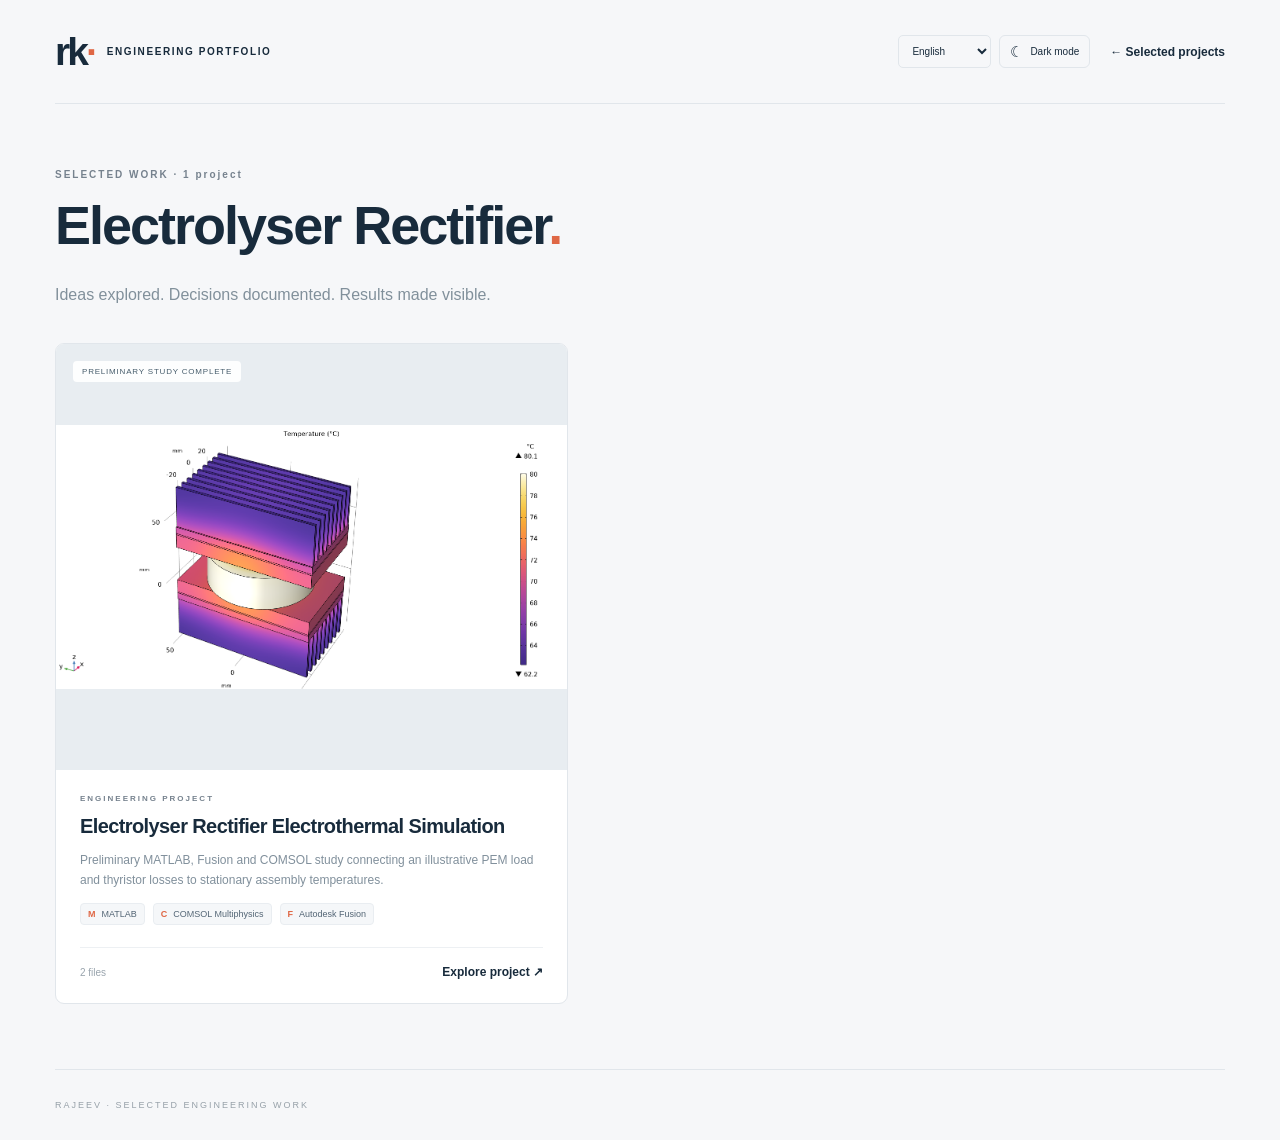
==== electrolyser-rectifier-886bd2c8f0c3/index.html @ 6c7b8fd9 "Publish selected portfolio: Electrolyser Rectifier" ====
<!doctype html><html lang="en"><head><meta charset="utf-8"><meta name="viewport" content="width=device-width, initial-scale=1"><meta name="robots" content="noindex,nofollow"><meta name="referrer" content="no-referrer"><title>Selected projects - RK Project Studio</title><script src="../assets/i18n.js"></script><script src="../assets/theme.js"></script><link rel="stylesheet" href="../assets/style.css"><script src="selection.js" defer></script><script src="../assets/portfolio.js" defer></script></head><body><div id="public-portfolio"></div></body></html>
---- assets/style.css ----
:root{--bg:#f6f7f9;--ink:#182b3c;--muted:#76828e;--line:#e1e6eb;--accent:#df6745;--navy:#172d40}*{box-sizing:border-box}body{margin:0;background:var(--bg);color:var(--ink);font:14px "Segoe UI",Arial,sans-serif}button,input,textarea,select{font:inherit}button{cursor:pointer;border:0;background:none;color:inherit}button:disabled{opacity:.5;cursor:wait}a{color:inherit;text-decoration:none}button:focus-visible,a:focus-visible{outline:3px solid #df674588;outline-offset:3px}h1,h2,h3,p{margin-top:0}h1{font-size:46px;letter-spacing:-2px;line-height:1.15;font-weight:600;margin-bottom:13px}h2{font-size:23px;letter-spacing:-.6px;font-weight:600}h3{font-size:16px;font-weight:600}p{line-height:1.7}small,.small{font-size:11px}.primary{background:var(--navy);color:white;border-radius:7px;padding:14px 20px;font-size:12px;font-weight:600;white-space:nowrap}.primary:hover{background:#28455d}.secondary{border:1px solid var(--line);background:white;padding:10px 14px;border-radius:6px;font-size:12px}.text-button{padding:0;font-size:12px;font-weight:600}.eyebrow{font-size:10px;font-weight:700;letter-spacing:2px;color:var(--muted);margin-bottom:14px}.brand{display:flex;align-items:center;gap:13px;font-size:10px;font-weight:700;letter-spacing:1.6px;line-height:1.6}.brand-mark{font-size:39px;line-height:1;font-weight:700;letter-spacing:-3px}.brand-mark span,.accent{color:var(--accent)}.studio{display:flex;min-height:100vh}.sidebar{width:228px;padding:34px 24px 24px;position:fixed;inset:0 auto 0 0;background:#fff;border-right:1px solid var(--line);display:flex;flex-direction:column}.nav-label{font-size:9px;letter-spacing:2px;color:#9ca5ad;margin:57px 12px 14px}.sidebar nav{display:grid;gap:7px}.sidebar nav button{display:flex;align-items:center;gap:12px;text-align:left;padding:13px 12px;border-radius:6px;color:#6b7885;font-size:12px}.sidebar nav button>span{font-size:18px}.sidebar nav button.active{color:var(--navy);background:#edf2f6;font-weight:600}.sidebar-bottom{margin-top:auto;padding:25px 12px 0}.sidebar-bottom small{font-size:8px;letter-spacing:1.3px;color:#739181}.sidebar-bottom p{font-size:12px;color:#8b97a2;margin:14px 0 25px}.main{margin-left:228px;width:calc(100% - 228px)}.topbar{height:79px;border-bottom:1px solid var(--line);display:flex;justify-content:space-between;align-items:center;padding:0 44px;background:#ffffff80;font-size:11px}.topbar>div{display:flex;align-items:center;gap:22px}.local-pill{color:#7d9a8b;font-size:10px}.avatar{display:grid;place-items:center;width:31px;height:31px;border-radius:50%;background:#e7ecf0;font-size:10px;font-weight:600}.main-content{max-width:1390px;margin:auto;padding:44px}.page-heading{display:flex;align-items:center;justify-content:space-between;margin-bottom:32px}.page-heading p{color:var(--muted);font-size:13px;margin:0}.stats{display:grid;grid-template-columns:repeat(3,1fr);background:white;border:1px solid var(--line);border-radius:9px;padding:24px 0;margin-bottom:36px}.stats>div{padding:0 26px;display:grid;gap:7px;border-right:1px solid var(--line)}.stats>div:last-child{border:0}.stats span{font-size:9px;letter-spacing:1.4px;color:#85909c}.stats strong{font-size:30px;font-weight:500;letter-spacing:-1px}.stats small{color:#9aa4ae;font-size:10px}.collection-heading{display:flex;justify-content:space-between;align-items:center;margin-bottom:20px}.collection-heading h3{margin:0}.collection-heading h3 span{font-size:10px;color:#8a97a2;background:#e9edf0;padding:3px 7px;border-radius:4px;margin-left:7px}.search{width:235px!important;background:transparent!important;padding:10px 13px!important;font-size:11px!important}.project-grid{display:grid;grid-template-columns:repeat(2,minmax(0,1fr));gap:24px}.project-card{background:white;border:1px solid var(--line);border-radius:9px;overflow:hidden}.project-card[hidden]{display:none}.cover{width:100%;aspect-ratio:1.2;display:block;padding:0;position:relative;background:#e8edf1;overflow:hidden;text-align:left}.cover img{width:100%;height:100%;object-fit:contain;transition:transform .4s}.cover:hover img{transform:scale(1.035)}.cover-label{position:absolute;left:17px;top:17px;background:#ffffffed;color:#475d6c;border-radius:4px;padding:6px 9px;font-size:8px;text-transform:uppercase;letter-spacing:.8px}.empty-cover{height:100%;display:flex;flex-direction:column;align-items:center;justify-content:center;background:linear-gradient(140deg,#e1e8ed,#f3f5f7);color:#899ca9;gap:15px}.empty-cover small{font-size:8px;letter-spacing:2px}.empty-cover>span{font-size:100px;color:#b3c3ce;line-height:1}.card-body{padding:24px}.card-body .eyebrow{font-size:8px;margin-bottom:10px}.card-body h2{font-size:20px;line-height:1.35;margin-bottom:11px}.card-body h2 button{padding:0;text-align:left;letter-spacing:-.5px}.card-body p{font-size:12px;line-height:1.65;color:#81909c;min-height:40px}.tools{display:flex;gap:8px;flex-wrap:wrap}.tool{display:inline-flex;align-items:center;gap:6px;font-size:9px;background:#f5f7f9;border:1px solid #e9edf1;border-radius:4px;padding:5px 7px;white-space:nowrap;color:#536575}.tool b{font-size:9px;color:var(--accent)}.card-footer{border-top:1px solid #edf0f3;padding-top:17px;margin-top:22px;display:flex;justify-content:space-between;align-items:center}.card-footer>span{font-size:10px;color:#99a4ad}.add-card{border:1px dashed #cfd8df;border-radius:9px;min-height:420px;display:flex;flex-direction:column;align-items:center;justify-content:center;color:#8294a2}.add-card:hover{background:#edf2f5}.add-card>span{font-size:23px;width:47px;height:47px;display:grid;place-items:center;border:1px solid #d3dce3;background:white;border-radius:50%;margin-bottom:21px;color:#6e8393}.add-card h3{font-size:15px;font-weight:500;margin-bottom:7px}.add-card p{font-size:11px}.workspace-note{display:flex;gap:16px;align-items:center;justify-content:space-between;padding:24px 0;margin-top:21px;border-top:1px solid var(--line);color:#7c8d9b}.workspace-note p{font-size:11px;margin:0}.workspace-note b{font-weight:600;color:#586c7c}.workspace-note .text-button{white-space:nowrap;font-size:10px}.muted{color:var(--muted)}.auth-wrap{min-height:100vh;display:grid;grid-template-columns:1fr 1fr}.auth-story{background:var(--navy);color:white;padding:45px 60px;display:flex;flex-direction:column;justify-content:space-between;min-height:700px}.auth-story .eyebrow{color:#97acbd}.auth-story h1{font-size:64px;line-height:1.13;font-weight:400;letter-spacing:-2px;margin-top:30px}.auth-story h1 em{font-family:Georgia,serif;color:#ee997f;font-weight:400}.auth-story p{color:#9caebe;font-size:14px;margin:28px 0}.auth-story>small{color:#8299ac;letter-spacing:2px;font-size:9px}.auth-panel{max-width:430px;width:100%;padding:60px 35px;margin:auto}.auth-panel h2{font-size:30px}.auth-panel>p{font-size:13px;color:var(--muted);margin-bottom:30px}.auth-panel form{display:grid;gap:20px}label{display:grid;gap:8px;font-size:12px;font-weight:500}label small{font-weight:400;color:var(--muted);font-size:10px}input:not([type=checkbox]),textarea,select{width:100%;padding:12px 13px;border:1px solid #dce2e8;border-radius:5px;background:#fff;color:var(--ink);outline:none;font-size:12px}input:focus,textarea:focus,select:focus{border-color:#8da6b9;box-shadow:0 0 0 3px #8da6b915}textarea{resize:vertical;line-height:1.6}input::placeholder,textarea::placeholder{color:#a0aab3}.error{color:#b84436;font-size:12px;margin:0}.local-note{font-size:10px;color:#8ba396;margin-top:28px}.loading,.error-page{padding:100px;max-width:800px;margin:auto}.error-page h1{font-size:36px;margin-top:35px}#toast{position:fixed;right:28px;bottom:25px;max-width:440px;border-radius:7px;background:#172d40;color:white;padding:14px 20px;box-shadow:0 6px 30px #172d4025;opacity:0;transform:translateY(20px);transition:.2s;pointer-events:none;font-size:12px;z-index:10}#toast.show{opacity:1;transform:translateY(0)}dialog{border:0;border-radius:12px;width:min(760px,calc(100% - 28px));padding:30px;max-height:90vh;color:var(--ink);box-shadow:0 20px 80px #172d4040}dialog::backdrop{background:#142b4066;backdrop-filter:blur(3px)}.modal-header{display:flex;justify-content:space-between}.modal-header h2{margin-bottom:25px}.close{font-size:28px;color:#8193a1;align-self:flex-start}.form-grid{display:grid;grid-template-columns:1fr 1fr;gap:18px}.wide{grid-column:1/-1}.modal-footer{display:flex;justify-content:space-between;align-items:center;margin-top:23px;gap:16px}.file-section{border-top:1px solid var(--line);margin-top:30px;padding-top:25px}.file-section p{font-size:11px}.file-section form{display:flex;gap:8px;margin:16px 0 10px;align-items:center}.file-section select{width:110px}.file-section input{min-width:0}.file-section button{white-space:nowrap}.file-list{display:grid;margin-top:20px}.file-list a{display:flex;justify-content:space-between;gap:12px;padding:14px 0;border-bottom:1px solid var(--line);font-size:11px}.file-list a span{overflow-wrap:anywhere}.file-list a small{white-space:nowrap;color:var(--muted);font-size:10px}.share-builder{display:grid;grid-template-columns:1fr 1fr;gap:45px;background:white;border:1px solid var(--line);padding:32px;border-radius:9px}.share-builder>div p{color:var(--muted);font-size:12px}.share-builder form{display:grid;gap:18px}.notice{background:#edf2f6;border:1px solid #dce5ec;padding:16px;border-radius:6px;font-size:11px;color:#667d8e;line-height:1.7;margin:18px 0}.project-checks{display:grid;gap:10px}.project-checks label{display:flex;gap:10px;font-size:12px;align-items:center;padding:12px;border:1px solid var(--line);border-radius:5px}.project-checks input{accent-color:var(--navy)}.section-title{margin-top:35px}.link-row{display:flex;align-items:center;gap:20px;background:white;padding:20px 24px;border:1px solid var(--line);border-radius:7px;margin-bottom:10px}.link-row>div{flex:1}.link-row h3{margin-bottom:5px;font-size:13px}.link-row p{font-size:10px;color:var(--muted);margin:0}.status{font-size:10px;color:#648772}.empty-list{padding:30px;color:var(--muted);font-size:12px;border:1px dashed #ccd7df;border-radius:6px}.created-link{padding:17px;background:#edf5f0;border-radius:6px;font-size:12px;overflow-wrap:anywhere}.created-link p{font-size:10px;margin:8px 0}.created-link input{font-size:10px;margin-bottom:12px}.storage-banner{background:white;padding:30px;border:1px solid var(--line);border-radius:9px}.storage-banner h2{font-size:36px;margin:0 0 10px}.storage-banner h2 small{font-size:13px;font-weight:400;color:var(--muted)}.storage-banner p{font-size:11px;color:var(--muted);margin:0}.storage-grid{display:grid;grid-template-columns:1fr 1fr;gap:20px;margin-top:25px}.storage-grid section{background:white;border:1px solid var(--line);border-radius:7px;padding:24px}.storage-grid .text-button{margin-top:20px}.reviewer{max-width:1320px;margin:auto;padding:0 55px}.reviewer header{display:flex;align-items:center;justify-content:space-between;padding:32px 0;border-bottom:1px solid var(--line)}.reviewer main{padding:65px 0}.reviewer main>h1{max-width:850px;font-size:54px}.review-intro{font-size:16px;color:#81909b;margin:25px 0 35px;max-width:760px}.reviewer .project-grid{max-width:1050px}.reviewer footer{padding:30px 0;border-top:1px solid var(--line);font-size:9px;letter-spacing:2px;color:#97a1a9}.project-detail{max-width:1000px}.detail-cover{width:100%;max-height:600px;object-fit:contain;background:#e8eef3;border-radius:8px;margin:35px 0}.project-detail section{margin:35px 0;padding-top:25px;border-top:1px solid var(--line)}.story{white-space:pre-wrap}.highlights{display:grid;grid-template-columns:repeat(3,1fr);gap:15px}.highlights>div{background:white;padding:20px;border-radius:6px;display:grid;gap:10px}.highlights span,.highlights small{font-size:11px;color:var(--muted)}.highlights strong{font-size:20px;font-weight:500}.project-detail li{line-height:1.8;font-size:13px;color:#6f8291}@media(min-width:1600px){.project-grid{grid-template-columns:repeat(3,minmax(0,1fr))}.reviewer .project-grid{grid-template-columns:repeat(2,minmax(0,1fr))}}@media(max-width:1000px){.sidebar{width:190px;padding:28px 16px}.main{margin-left:190px;width:calc(100% - 190px)}.main-content{padding:30px}.topbar{padding:0 30px}.stats>div{padding:0 17px}.card-body{padding:18px}.share-builder{gap:25px;padding:24px}.auth-story{padding:35px}.auth-story h1{font-size:52px}}@media(max-width:760px){.sidebar{position:relative;width:100%;padding:18px 20px;flex-direction:row;align-items:center;gap:25px;border-bottom:1px solid var(--line)}.sidebar .brand>span:last-child,.nav-label,.sidebar-bottom{display:none}.sidebar nav{display:flex;gap:2px}.sidebar nav button{padding:10px;font-size:10px;gap:6px}.studio{display:block}.main{margin:0;width:100%}.topbar{height:55px;padding:0 22px}.main-content{padding:30px 22px}.page-heading h1{font-size:36px}.page-heading{gap:15px}.page-heading .primary{font-size:11px;padding:12px}.stats{padding:18px 0}.stats>div{padding:0 12px}.stats span{font-size:7px}.stats small{font-size:8px}.stats strong{font-size:25px}.project-grid{grid-template-columns:1fr}.add-card{min-height:220px}.collection-heading{gap:12px}.collection-heading h3{font-size:14px}.search{width:175px!important}.workspace-note{align-items:flex-start;flex-wrap:wrap}.share-builder,.storage-grid{grid-template-columns:1fr}.auth-wrap{grid-template-columns:1fr}.auth-story{min-height:300px;padding:28px}.auth-story h1{font-size:36px;margin-top:15px}.auth-story h1 br{display:none}.auth-story p,.auth-story>small{display:none}.auth-story>div:last-of-type{padding-top:30px}.auth-panel{padding:35px 28px;max-width:480px}.form-grid{grid-template-columns:1fr}.wide{grid-column:1}.file-section form{flex-wrap:wrap}.file-section input{flex:1}.reviewer{padding:0 24px}.reviewer main{padding:40px 0}.reviewer main>h1{font-size:38px}.reviewer header .brand{font-size:8px}.highlights{grid-template-columns:1fr}.link-row{padding:16px;gap:10px}.storage-banner{padding:20px}.storage-banner p{overflow-wrap:anywhere}.error-page{padding:45px 25px}}
/* Folder-based project library */
.file-heading{align-items:flex-end}.library-size{font-size:11px;color:#8796a1;white-space:nowrap;margin-bottom:4px}.drive-toolbar{display:flex;justify-content:space-between;align-items:center;gap:16px;padding:20px 0;border-top:1px solid var(--line);border-bottom:1px solid var(--line);flex-wrap:wrap}.drive-actions,.drive-controls{display:flex;align-items:center;gap:9px}.drive-actions .primary{padding:12px 17px}.drive-actions .secondary{padding:11px 14px}.drive-controls .search{background:white!important;width:200px!important}.layout-switch{display:flex;border:1px solid var(--line);border-radius:6px;background:white;overflow:hidden}.layout-switch button{padding:9px 12px;color:#8393a0;font-size:17px;line-height:1}.layout-switch button[aria-pressed=true]{background:#eaf0f5;color:#193c55}.breadcrumbs{display:flex;align-items:center;gap:10px;flex-wrap:wrap;margin:25px 0 20px;font-size:12px}.breadcrumbs button{padding:4px 0;color:#6a7f90;text-align:left}.breadcrumbs button:last-child{color:#233f54;font-weight:600}.breadcrumbs>span{color:#acb6bd}.drive-panel{background:white;border:1px solid var(--line);border-radius:9px;min-height:310px;overflow:hidden;transition:border-color .15s,background .15s}.file-columns{display:grid;grid-template-columns:minmax(220px,1fr) 110px 135px 45px;gap:15px;padding:17px 24px;border-bottom:1px solid var(--line);font-size:10px;font-weight:600;color:#8796a2;background:#fafbfc}.drive-item{display:grid;grid-template-columns:minmax(220px,1fr) 110px 135px 45px;gap:15px;align-items:center;padding:5px 24px;border-bottom:1px solid #edf1f4;min-height:72px}.drive-item:hover{background:#f7fafc}.file-name{display:flex;align-items:center;gap:15px;min-width:0;text-align:left;padding:10px 0;font-size:12px;font-weight:500}.file-name>span:last-child{overflow-wrap:anywhere;min-width:0}.file-name small{display:block;font-weight:400;font-size:10px;color:#98a4ad;margin-top:5px}.file-symbol{display:grid;place-items:center;flex:0 0 36px;height:36px;border-radius:7px}.file-symbol svg{width:26px;height:26px;fill:none;stroke:currentColor;stroke-width:1.4;stroke-linejoin:round}.folder-symbol{color:#b18d44;background:#fbf5e7}.folder-symbol svg{fill:#e4c47f55}.document-symbol{color:#728eaa;background:#edf3f8}.file-type,.file-size{color:#93a0aa;font-size:11px}.file-open{display:grid;place-items:center;font-size:20px;color:#6e8596;border-radius:5px;min-height:35px}.file-open:hover{background:#e9f0f5}.drop-hint{text-align:center;padding:22px;color:#a1adb6;font-size:11px}.drag-over{border:2px dashed #5d8aa9;background:#edf6fb}.drag-over .drop-hint{background:#e6f2fa;color:#426f90;font-weight:600}.file-footnote{display:flex;justify-content:space-between;font-size:10px;color:#97a7b1;margin:19px 0}.file-footnote>span:first-child{color:#7f9b8d}.folder-empty{padding:46px 20px 25px;text-align:center;color:#8396a5}.folder-empty>svg{width:55px;height:55px;stroke:#c5d2dc;fill:none;stroke-width:1;display:block;margin:0 auto 20px}.folder-empty h3{font-size:14px;font-weight:500}.folder-empty p{font-size:11px}.drive-panel.grid{padding:20px}.grid .file-columns{display:none}.grid #drive-items{display:grid;grid-template-columns:repeat(auto-fill,minmax(200px,1fr));gap:14px}.grid .drive-item{display:grid;grid-template-columns:1fr 30px;gap:6px;padding:15px;border:1px solid var(--line);border-radius:7px;min-height:150px;align-content:start}.grid .file-name{grid-column:1/-1;align-items:flex-start;gap:11px}.grid .file-type{display:none}.grid .file-size{padding-top:13px}.grid .file-open{grid-column:2}.grid .folder-empty{grid-column:1/-1}.upload-progress{padding:15px 18px;border:1px solid #d8e8e1;background:#eef6f2;color:#4f7866;border-radius:6px;margin-bottom:18px;font-size:12px;overflow-wrap:anywhere}.upload-progress details{margin-top:12px;color:#986c4b;font-size:11px}.upload-progress ul{padding-left:18px;line-height:1.8}.drive-actions button:disabled{opacity:.4;cursor:default}#folder-error{margin-top:15px}@media(max-width:1000px){.file-columns,.drive-item{grid-template-columns:minmax(140px,1fr) 85px 90px 30px;gap:10px;padding-left:18px;padding-right:18px}.drive-toolbar{gap:12px}.drive-controls{flex:1}.drive-controls .search{flex:1;width:auto!important}}@media(max-width:760px){.file-heading{align-items:flex-start;flex-direction:column;gap:15px}.drive-actions{flex-wrap:wrap;width:100%}.drive-actions .primary,.drive-actions .secondary{font-size:10px;padding:11px 12px}.drive-controls{width:100%}.file-columns,.drive-item{grid-template-columns:minmax(130px,1fr) 65px 25px;gap:10px;padding-left:14px;padding-right:14px}.file-columns>span:nth-child(2),.file-type{display:none}.file-columns>span:nth-child(3){font-size:9px}.file-name{gap:10px;font-size:11px}.file-symbol{flex-basis:30px;height:32px}.file-size{font-size:10px}.breadcrumbs{font-size:10px;gap:7px}.file-footnote{font-size:8px;gap:10px}.grid #drive-items{grid-template-columns:repeat(auto-fill,minmax(150px,1fr))}.grid .drive-item{padding:12px}.grid .file-name{flex-direction:column;gap:10px}.drive-panel.grid{padding:12px}}
/* Appearance: the existing palette is the default light theme. */
:root{color-scheme:light}.theme-toggle{display:inline-flex;align-items:center;justify-content:center;gap:7px;padding:8px 10px;border:1px solid var(--line);border-radius:6px;background:transparent;color:var(--ink);font-size:10px;white-space:nowrap}.theme-toggle>span:first-child{font-size:15px;line-height:1}.theme-toggle:hover{background:#8294a214}.auth-panel>.theme-toggle{display:flex;margin:0 0 30px auto}.reviewer header>.theme-toggle{margin-left:auto;margin-right:25px}html[data-theme=dark]{color-scheme:dark;--bg:#101820;--ink:#e0e9f1;--muted:#9aaebb;--line:#30404e;--accent:#f38b69;--navy:#213d53}html[data-theme=dark] body{background:var(--bg);color:var(--ink)}html[data-theme=dark] :is(.sidebar,.stats,.project-card,.share-builder,.link-row,.storage-banner,.storage-grid section,.highlights>div,.drive-panel,dialog){background:#192530}html[data-theme=dark] .topbar{background:#14212c}html[data-theme=dark] :is(.secondary,input:not([type=checkbox]),textarea,select,.file-columns,.layout-switch){background:#14212c;color:var(--ink);border-color:var(--line)}html[data-theme=dark] .drive-controls .search{background:#14212c!important}html[data-theme=dark] :is(.sidebar nav button.active,.avatar,.collection-heading h3 span,.layout-switch button[aria-pressed=true]){background:#293e50;color:#d9e8f4}html[data-theme=dark] .sidebar nav button{color:#a7b9c7}html[data-theme=dark] .primary{background:#df7958;color:#10212c}html[data-theme=dark] .primary:hover{background:#f29574}html[data-theme=dark] :is(.card-body p,.page-heading p,.stats small,.file-type,.file-size,.file-footnote,.file-name small,.card-footer>span,.file-columns,.drop-hint,.library-size,.review-intro,.sidebar-bottom p,.link-row p,.project-detail li,.breadcrumbs button,.workspace-note){color:#9aafbe}html[data-theme=dark] .breadcrumbs button:last-child{color:#e1edf5}html[data-theme=dark] .tool{background:#243646;border-color:#344b5e;color:#c6d6e2}html[data-theme=dark] :is(.card-footer,.drive-item){border-color:#30404e}html[data-theme=dark] :is(.cover,.detail-cover){background:#263746}html[data-theme=dark] .cover-label{background:#192d3fef;color:#d4e2ed}html[data-theme=dark] .empty-cover{background:linear-gradient(140deg,#253e51,#1b2c3a);color:#a9c2d4}html[data-theme=dark] .empty-cover>span{color:#61869e}html[data-theme=dark] .add-card{border-color:#455b6d;color:#9db2c2}html[data-theme=dark] :is(.add-card:hover,.drive-item:hover,.file-open:hover){background:#223746}html[data-theme=dark] .add-card>span{background:#24394a;border-color:#42596b;color:#b8ccdc}html[data-theme=dark] .notice{background:#223646;border-color:#385368;color:#b6ccdd}html[data-theme=dark] :is(.workspace-note b,.file-open){color:#b9cfdf}html[data-theme=dark] .folder-symbol{background:#413c2c;color:#ddbd7d}html[data-theme=dark] .document-symbol{background:#263e53;color:#a2c2e0}html[data-theme=dark] :is(.created-link,.upload-progress){background:#1f3c33;border-color:#395f4e;color:#b6dac5}html[data-theme=dark] .upload-progress details{color:#efbd91}html[data-theme=dark] .status{color:#a3cdb2}html[data-theme=dark] .error{color:#ffa898}html[data-theme=dark] input::placeholder,html[data-theme=dark] textarea::placeholder{color:#8198a9}html[data-theme=dark] .drag-over{background:#1c3b50;border-color:#81aeca}html[data-theme=dark] .drag-over .drop-hint{background:#27495f;color:#d5e9f8}html[data-theme=dark] .auth-story{background:#122535;color:#f0f5fa}html[data-theme=dark] #toast{background:#d5e5f0;color:#162a39}html[data-theme=dark] dialog::backdrop{background:#0009}@media(max-width:760px){.topbar>div{gap:10px}.topbar .local-pill{display:none}.theme-toggle{font-size:9px;padding:7px 8px}.reviewer header>.theme-toggle{margin-right:12px}.reviewer header{gap:10px;flex-wrap:wrap}}
.appearance-controls{display:flex;align-items:center;gap:8px}.language-control{display:block}.language-control select{font-size:10px;padding:8px 25px 8px 9px;border:1px solid var(--line);background:transparent;min-width:85px;height:33px;color:var(--ink)}.sr-only{position:absolute;width:1px;height:1px;padding:0;margin:-1px;overflow:hidden;clip:rect(0,0,0,0);white-space:nowrap;border:0}.auth-panel>.appearance-controls{justify-content:flex-end;margin-bottom:30px}.reviewer header>.appearance-controls{margin-left:auto;margin-right:20px}html[data-theme=dark] .language-control select{background:#14212c}.topbar{gap:15px}.topbar>div{flex-shrink:0}.auth-story h1{overflow-wrap:break-word}@media(max-width:760px){.topbar{min-height:60px;height:auto;padding-top:12px;padding-bottom:12px;flex-wrap:wrap}.topbar>div{margin-left:auto}.appearance-controls{gap:5px}.language-control select{font-size:9px;padding:7px 18px 7px 7px;min-width:78px;height:31px}.reviewer header>.appearance-controls{margin-right:0}.drive-actions{flex-wrap:wrap}.page-heading .primary{white-space:normal}.sidebar nav button{min-width:0}.auth-story h1{font-size:33px}.auth-story h1 br{display:block}}
/* Studio name follows the RK profile badge in the admin header. */
.topbar-studio-name{font-size:10px;font-weight:700;letter-spacing:1.6px;line-height:1.6;color:var(--ink)}@media(max-width:760px){.topbar-studio-name{font-size:8px;letter-spacing:1.2px}}
.pages-publisher{padding:28px;background:white;border:1px solid var(--line);border-radius:9px;margin-bottom:45px}.pages-publisher>p{color:var(--muted);font-size:12px}.pages-publisher form{display:grid;gap:18px}.pages-publisher form>label:first-child{max-width:500px}.public-project{border:1px solid var(--line);border-radius:6px;padding:16px;margin-bottom:10px}.public-check{display:flex;align-items:flex-start;gap:10px;font-size:12px;line-height:1.6}.public-check input{accent-color:var(--navy);margin-top:4px;flex-shrink:0}.public-file-choices{padding:16px 0 0 24px}.public-file-choices[hidden]{display:none}.public-file-choices label{margin:8px 0}.public-file-choices small{display:block;color:var(--muted);font-size:10px}.public-ack{background:#f3f6f8;padding:14px;border-radius:6px}.pages-publisher .primary{justify-self:start}.public-url{font-size:11px;overflow-wrap:anywhere;display:block;margin-top:8px;color:var(--accent)}#pages-progress{font-size:12px;margin:0;overflow-wrap:anywhere}html[data-theme=dark] .pages-publisher{background:#192530}html[data-theme=dark] .public-ack{background:#243646}@media(max-width:760px){.pages-publisher{padding:20px}.public-file-choices{padding-left:10px}.pages-publisher .link-row{align-items:flex-start;flex-direction:column}}
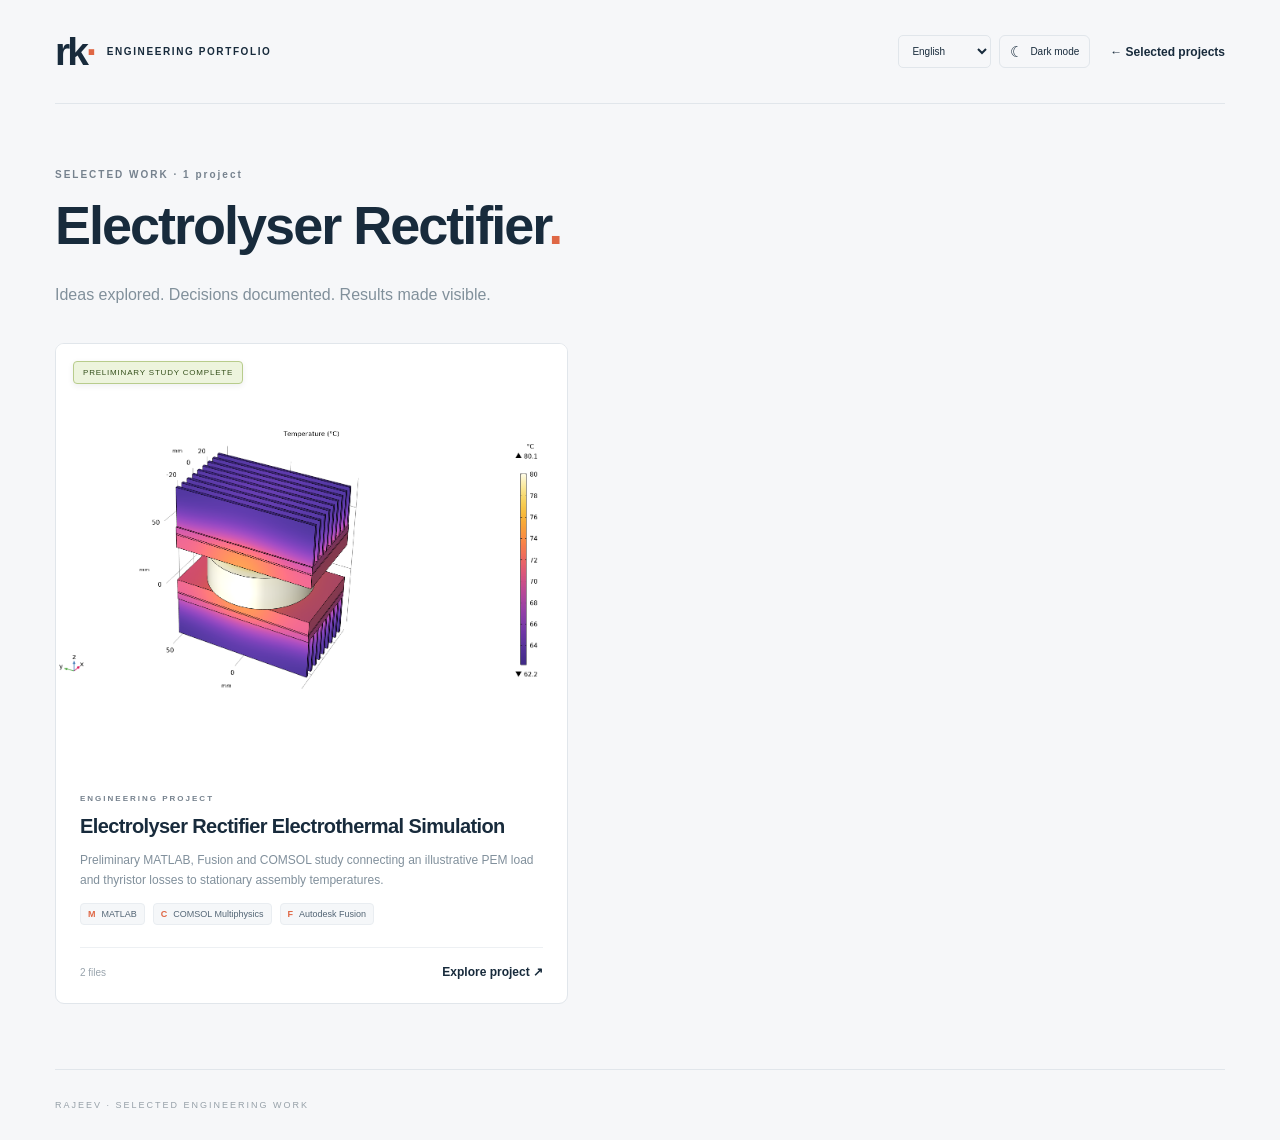
==== commit c31a5ffe: "Publish updated individual and combined engineering portfolios" ====
--- a/electrolyser-rectifier-886bd2c8f0c3/index.html
+++ b/electrolyser-rectifier-886bd2c8f0c3/index.html
@@ -1 +1 @@
-<!doctype html><html lang="en"><head><meta charset="utf-8"><meta name="viewport" content="width=device-width, initial-scale=1"><meta name="robots" content="noindex,nofollow"><meta name="referrer" content="no-referrer"><title>Selected projects - RK Project Studio</title><script src="../assets/i18n.js"></script><script src="../assets/theme.js"></script><link rel="stylesheet" href="../assets/style.css"><script src="selection.js" defer></script><script src="../assets/portfolio.js" defer></script></head><body><div id="public-portfolio"></div></body></html>+<!doctype html><html lang="en"><head><meta charset="utf-8"><meta name="viewport" content="width=device-width, initial-scale=1"><meta name="robots" content="noindex,nofollow"><meta name="referrer" content="no-referrer"><title>Selected projects - RK Project Studio</title><script src="../assets/i18n.js"></script><script src="../assets/theme.js"></script><link rel="stylesheet" href="../assets/style.css?v=portfolio-20261025-3"><script src="selection.js?v=portfolio-20261025-3" defer></script><script src="../assets/comparisons.js" defer></script><script src="../assets/portfolio.js?v=portfolio-20261025-3" defer></script></head><body><div id="public-portfolio"></div></body></html>
--- a/assets/style.css
+++ b/assets/style.css
@@ -1,9 +1,27 @@
 :root{--bg:#f6f7f9;--ink:#182b3c;--muted:#76828e;--line:#e1e6eb;--accent:#df6745;--navy:#172d40}*{box-sizing:border-box}body{margin:0;background:var(--bg);color:var(--ink);font:14px "Segoe UI",Arial,sans-serif}button,input,textarea,select{font:inherit}button{cursor:pointer;border:0;background:none;color:inherit}button:disabled{opacity:.5;cursor:wait}a{color:inherit;text-decoration:none}button:focus-visible,a:focus-visible{outline:3px solid #df674588;outline-offset:3px}h1,h2,h3,p{margin-top:0}h1{font-size:46px;letter-spacing:-2px;line-height:1.15;font-weight:600;margin-bottom:13px}h2{font-size:23px;letter-spacing:-.6px;font-weight:600}h3{font-size:16px;font-weight:600}p{line-height:1.7}small,.small{font-size:11px}.primary{background:var(--navy);color:white;border-radius:7px;padding:14px 20px;font-size:12px;font-weight:600;white-space:nowrap}.primary:hover{background:#28455d}.secondary{border:1px solid var(--line);background:white;padding:10px 14px;border-radius:6px;font-size:12px}.text-button{padding:0;font-size:12px;font-weight:600}.eyebrow{font-size:10px;font-weight:700;letter-spacing:2px;color:var(--muted);margin-bottom:14px}.brand{display:flex;align-items:center;gap:13px;font-size:10px;font-weight:700;letter-spacing:1.6px;line-height:1.6}.brand-mark{font-size:39px;line-height:1;font-weight:700;letter-spacing:-3px}.brand-mark span,.accent{color:var(--accent)}.studio{display:flex;min-height:100vh}.sidebar{width:228px;padding:34px 24px 24px;position:fixed;inset:0 auto 0 0;background:#fff;border-right:1px solid var(--line);display:flex;flex-direction:column}.nav-label{font-size:9px;letter-spacing:2px;color:#9ca5ad;margin:57px 12px 14px}.sidebar nav{display:grid;gap:7px}.sidebar nav button{display:flex;align-items:center;gap:12px;text-align:left;padding:13px 12px;border-radius:6px;color:#6b7885;font-size:12px}.sidebar nav button>span{font-size:18px}.sidebar nav button.active{color:var(--navy);background:#edf2f6;font-weight:600}.sidebar-bottom{margin-top:auto;padding:25px 12px 0}.sidebar-bottom small{font-size:8px;letter-spacing:1.3px;color:#739181}.sidebar-bottom p{font-size:12px;color:#8b97a2;margin:14px 0 25px}.main{margin-left:228px;width:calc(100% - 228px)}.topbar{height:79px;border-bottom:1px solid var(--line);display:flex;justify-content:space-between;align-items:center;padding:0 44px;background:#ffffff80;font-size:11px}.topbar>div{display:flex;align-items:center;gap:22px}.local-pill{color:#7d9a8b;font-size:10px}.avatar{display:grid;place-items:center;width:31px;height:31px;border-radius:50%;background:#e7ecf0;font-size:10px;font-weight:600}.main-content{max-width:1390px;margin:auto;padding:44px}.page-heading{display:flex;align-items:center;justify-content:space-between;margin-bottom:32px}.page-heading p{color:var(--muted);font-size:13px;margin:0}.stats{display:grid;grid-template-columns:repeat(3,1fr);background:white;border:1px solid var(--line);border-radius:9px;padding:24px 0;margin-bottom:36px}.stats>div{padding:0 26px;display:grid;gap:7px;border-right:1px solid var(--line)}.stats>div:last-child{border:0}.stats span{font-size:9px;letter-spacing:1.4px;color:#85909c}.stats strong{font-size:30px;font-weight:500;letter-spacing:-1px}.stats small{color:#9aa4ae;font-size:10px}.collection-heading{display:flex;justify-content:space-between;align-items:center;margin-bottom:20px}.collection-heading h3{margin:0}.collection-heading h3 span{font-size:10px;color:#8a97a2;background:#e9edf0;padding:3px 7px;border-radius:4px;margin-left:7px}.search{width:235px!important;background:transparent!important;padding:10px 13px!important;font-size:11px!important}.project-grid{display:grid;grid-template-columns:repeat(2,minmax(0,1fr));gap:24px}.project-card{background:white;border:1px solid var(--line);border-radius:9px;overflow:hidden}.project-card[hidden]{display:none}.cover{width:100%;aspect-ratio:1.2;display:block;padding:0;position:relative;background:#e8edf1;overflow:hidden;text-align:left}.cover img{width:100%;height:100%;object-fit:contain;transition:transform .4s}.cover:hover img{transform:scale(1.035)}.cover-label{position:absolute;left:17px;top:17px;background:#ffffffed;color:#475d6c;border-radius:4px;padding:6px 9px;font-size:8px;text-transform:uppercase;letter-spacing:.8px}.empty-cover{height:100%;display:flex;flex-direction:column;align-items:center;justify-content:center;background:linear-gradient(140deg,#e1e8ed,#f3f5f7);color:#899ca9;gap:15px}.empty-cover small{font-size:8px;letter-spacing:2px}.empty-cover>span{font-size:100px;color:#b3c3ce;line-height:1}.card-body{padding:24px}.card-body .eyebrow{font-size:8px;margin-bottom:10px}.card-body h2{font-size:20px;line-height:1.35;margin-bottom:11px}.card-body h2 button{padding:0;text-align:left;letter-spacing:-.5px}.card-body p{font-size:12px;line-height:1.65;color:#81909c;min-height:40px}.tools{display:flex;gap:8px;flex-wrap:wrap}.tool{display:inline-flex;align-items:center;gap:6px;font-size:9px;background:#f5f7f9;border:1px solid #e9edf1;border-radius:4px;padding:5px 7px;white-space:nowrap;color:#536575}.tool b{font-size:9px;color:var(--accent)}.card-footer{border-top:1px solid #edf0f3;padding-top:17px;margin-top:22px;display:flex;justify-content:space-between;align-items:center}.card-footer>span{font-size:10px;color:#99a4ad}.add-card{border:1px dashed #cfd8df;border-radius:9px;min-height:420px;display:flex;flex-direction:column;align-items:center;justify-content:center;color:#8294a2}.add-card:hover{background:#edf2f5}.add-card>span{font-size:23px;width:47px;height:47px;display:grid;place-items:center;border:1px solid #d3dce3;background:white;border-radius:50%;margin-bottom:21px;color:#6e8393}.add-card h3{font-size:15px;font-weight:500;margin-bottom:7px}.add-card p{font-size:11px}.workspace-note{display:flex;gap:16px;align-items:center;justify-content:space-between;padding:24px 0;margin-top:21px;border-top:1px solid var(--line);color:#7c8d9b}.workspace-note p{font-size:11px;margin:0}.workspace-note b{font-weight:600;color:#586c7c}.workspace-note .text-button{white-space:nowrap;font-size:10px}.muted{color:var(--muted)}.auth-wrap{min-height:100vh;display:grid;grid-template-columns:1fr 1fr}.auth-story{background:var(--navy);color:white;padding:45px 60px;display:flex;flex-direction:column;justify-content:space-between;min-height:700px}.auth-story .eyebrow{color:#97acbd}.auth-story h1{font-size:64px;line-height:1.13;font-weight:400;letter-spacing:-2px;margin-top:30px}.auth-story h1 em{font-family:Georgia,serif;color:#ee997f;font-weight:400}.auth-story p{color:#9caebe;font-size:14px;margin:28px 0}.auth-story>small{color:#8299ac;letter-spacing:2px;font-size:9px}.auth-panel{max-width:430px;width:100%;padding:60px 35px;margin:auto}.auth-panel h2{font-size:30px}.auth-panel>p{font-size:13px;color:var(--muted);margin-bottom:30px}.auth-panel form{display:grid;gap:20px}label{display:grid;gap:8px;font-size:12px;font-weight:500}label small{font-weight:400;color:var(--muted);font-size:10px}input:not([type=checkbox]),textarea,select{width:100%;padding:12px 13px;border:1px solid #dce2e8;border-radius:5px;background:#fff;color:var(--ink);outline:none;font-size:12px}input:focus,textarea:focus,select:focus{border-color:#8da6b9;box-shadow:0 0 0 3px #8da6b915}textarea{resize:vertical;line-height:1.6}input::placeholder,textarea::placeholder{color:#a0aab3}.error{color:#b84436;font-size:12px;margin:0}.local-note{font-size:10px;color:#8ba396;margin-top:28px}.loading,.error-page{padding:100px;max-width:800px;margin:auto}.error-page h1{font-size:36px;margin-top:35px}#toast{position:fixed;right:28px;bottom:25px;max-width:440px;border-radius:7px;background:#172d40;color:white;padding:14px 20px;box-shadow:0 6px 30px #172d4025;opacity:0;transform:translateY(20px);transition:.2s;pointer-events:none;font-size:12px;z-index:10}#toast.show{opacity:1;transform:translateY(0)}dialog{border:0;border-radius:12px;width:min(760px,calc(100% - 28px));padding:30px;max-height:90vh;color:var(--ink);box-shadow:0 20px 80px #172d4040}dialog::backdrop{background:#142b4066;backdrop-filter:blur(3px)}.modal-header{display:flex;justify-content:space-between}.modal-header h2{margin-bottom:25px}.close{font-size:28px;color:#8193a1;align-self:flex-start}.form-grid{display:grid;grid-template-columns:1fr 1fr;gap:18px}.wide{grid-column:1/-1}.modal-footer{display:flex;justify-content:space-between;align-items:center;margin-top:23px;gap:16px}.file-section{border-top:1px solid var(--line);margin-top:30px;padding-top:25px}.file-section p{font-size:11px}.file-section form{display:flex;gap:8px;margin:16px 0 10px;align-items:center}.file-section select{width:110px}.file-section input{min-width:0}.file-section button{white-space:nowrap}.file-list{display:grid;margin-top:20px}.file-list a{display:flex;justify-content:space-between;gap:12px;padding:14px 0;border-bottom:1px solid var(--line);font-size:11px}.file-list a span{overflow-wrap:anywhere}.file-list a small{white-space:nowrap;color:var(--muted);font-size:10px}.share-builder{display:grid;grid-template-columns:1fr 1fr;gap:45px;background:white;border:1px solid var(--line);padding:32px;border-radius:9px}.share-builder>div p{color:var(--muted);font-size:12px}.share-builder form{display:grid;gap:18px}.notice{background:#edf2f6;border:1px solid #dce5ec;padding:16px;border-radius:6px;font-size:11px;color:#667d8e;line-height:1.7;margin:18px 0}.project-checks{display:grid;gap:10px}.project-checks label{display:flex;gap:10px;font-size:12px;align-items:center;padding:12px;border:1px solid var(--line);border-radius:5px}.project-checks input{accent-color:var(--navy)}.section-title{margin-top:35px}.link-row{display:flex;align-items:center;gap:20px;background:white;padding:20px 24px;border:1px solid var(--line);border-radius:7px;margin-bottom:10px}.link-row>div{flex:1}.link-row h3{margin-bottom:5px;font-size:13px}.link-row p{font-size:10px;color:var(--muted);margin:0}.status{font-size:10px;color:#648772}.empty-list{padding:30px;color:var(--muted);font-size:12px;border:1px dashed #ccd7df;border-radius:6px}.created-link{padding:17px;background:#edf5f0;border-radius:6px;font-size:12px;overflow-wrap:anywhere}.created-link p{font-size:10px;margin:8px 0}.created-link input{font-size:10px;margin-bottom:12px}.storage-banner{background:white;padding:30px;border:1px solid var(--line);border-radius:9px}.storage-banner h2{font-size:36px;margin:0 0 10px}.storage-banner h2 small{font-size:13px;font-weight:400;color:var(--muted)}.storage-banner p{font-size:11px;color:var(--muted);margin:0}.storage-grid{display:grid;grid-template-columns:1fr 1fr;gap:20px;margin-top:25px}.storage-grid section{background:white;border:1px solid var(--line);border-radius:7px;padding:24px}.storage-grid .text-button{margin-top:20px}.reviewer{max-width:1320px;margin:auto;padding:0 55px}.reviewer header{display:flex;align-items:center;justify-content:space-between;padding:32px 0;border-bottom:1px solid var(--line)}.reviewer main{padding:65px 0}.reviewer main>h1{max-width:850px;font-size:54px}.review-intro{font-size:16px;color:#81909b;margin:25px 0 35px;max-width:760px}.reviewer .project-grid{max-width:1050px}.reviewer footer{padding:30px 0;border-top:1px solid var(--line);font-size:9px;letter-spacing:2px;color:#97a1a9}.project-detail{max-width:1000px}.detail-cover{width:100%;max-height:600px;object-fit:contain;background:#e8eef3;border-radius:8px;margin:35px 0}.project-detail section{margin:35px 0;padding-top:25px;border-top:1px solid var(--line)}.story{white-space:pre-wrap}.highlights{display:grid;grid-template-columns:repeat(3,1fr);gap:15px}.highlights>div{background:white;padding:20px;border-radius:6px;display:grid;gap:10px}.highlights span,.highlights small{font-size:11px;color:var(--muted)}.highlights strong{font-size:20px;font-weight:500}.project-detail li{line-height:1.8;font-size:13px;color:#6f8291}@media(min-width:1600px){.project-grid{grid-template-columns:repeat(3,minmax(0,1fr))}.reviewer .project-grid{grid-template-columns:repeat(2,minmax(0,1fr))}}@media(max-width:1000px){.sidebar{width:190px;padding:28px 16px}.main{margin-left:190px;width:calc(100% - 190px)}.main-content{padding:30px}.topbar{padding:0 30px}.stats>div{padding:0 17px}.card-body{padding:18px}.share-builder{gap:25px;padding:24px}.auth-story{padding:35px}.auth-story h1{font-size:52px}}@media(max-width:760px){.sidebar{position:relative;width:100%;padding:18px 20px;flex-direction:row;align-items:center;gap:25px;border-bottom:1px solid var(--line)}.sidebar .brand>span:last-child,.nav-label,.sidebar-bottom{display:none}.sidebar nav{display:flex;gap:2px}.sidebar nav button{padding:10px;font-size:10px;gap:6px}.studio{display:block}.main{margin:0;width:100%}.topbar{height:55px;padding:0 22px}.main-content{padding:30px 22px}.page-heading h1{font-size:36px}.page-heading{gap:15px}.page-heading .primary{font-size:11px;padding:12px}.stats{padding:18px 0}.stats>div{padding:0 12px}.stats span{font-size:7px}.stats small{font-size:8px}.stats strong{font-size:25px}.project-grid{grid-template-columns:1fr}.add-card{min-height:220px}.collection-heading{gap:12px}.collection-heading h3{font-size:14px}.search{width:175px!important}.workspace-note{align-items:flex-start;flex-wrap:wrap}.share-builder,.storage-grid{grid-template-columns:1fr}.auth-wrap{grid-template-columns:1fr}.auth-story{min-height:300px;padding:28px}.auth-story h1{font-size:36px;margin-top:15px}.auth-story h1 br{display:none}.auth-story p,.auth-story>small{display:none}.auth-story>div:last-of-type{padding-top:30px}.auth-panel{padding:35px 28px;max-width:480px}.form-grid{grid-template-columns:1fr}.wide{grid-column:1}.file-section form{flex-wrap:wrap}.file-section input{flex:1}.reviewer{padding:0 24px}.reviewer main{padding:40px 0}.reviewer main>h1{font-size:38px}.reviewer header .brand{font-size:8px}.highlights{grid-template-columns:1fr}.link-row{padding:16px;gap:10px}.storage-banner{padding:20px}.storage-banner p{overflow-wrap:anywhere}.error-page{padding:45px 25px}}
-/* Folder-based project library */
+/* Folder-based project library */
 .file-heading{align-items:flex-end}.library-size{font-size:11px;color:#8796a1;white-space:nowrap;margin-bottom:4px}.drive-toolbar{display:flex;justify-content:space-between;align-items:center;gap:16px;padding:20px 0;border-top:1px solid var(--line);border-bottom:1px solid var(--line);flex-wrap:wrap}.drive-actions,.drive-controls{display:flex;align-items:center;gap:9px}.drive-actions .primary{padding:12px 17px}.drive-actions .secondary{padding:11px 14px}.drive-controls .search{background:white!important;width:200px!important}.layout-switch{display:flex;border:1px solid var(--line);border-radius:6px;background:white;overflow:hidden}.layout-switch button{padding:9px 12px;color:#8393a0;font-size:17px;line-height:1}.layout-switch button[aria-pressed=true]{background:#eaf0f5;color:#193c55}.breadcrumbs{display:flex;align-items:center;gap:10px;flex-wrap:wrap;margin:25px 0 20px;font-size:12px}.breadcrumbs button{padding:4px 0;color:#6a7f90;text-align:left}.breadcrumbs button:last-child{color:#233f54;font-weight:600}.breadcrumbs>span{color:#acb6bd}.drive-panel{background:white;border:1px solid var(--line);border-radius:9px;min-height:310px;overflow:hidden;transition:border-color .15s,background .15s}.file-columns{display:grid;grid-template-columns:minmax(220px,1fr) 110px 135px 45px;gap:15px;padding:17px 24px;border-bottom:1px solid var(--line);font-size:10px;font-weight:600;color:#8796a2;background:#fafbfc}.drive-item{display:grid;grid-template-columns:minmax(220px,1fr) 110px 135px 45px;gap:15px;align-items:center;padding:5px 24px;border-bottom:1px solid #edf1f4;min-height:72px}.drive-item:hover{background:#f7fafc}.file-name{display:flex;align-items:center;gap:15px;min-width:0;text-align:left;padding:10px 0;font-size:12px;font-weight:500}.file-name>span:last-child{overflow-wrap:anywhere;min-width:0}.file-name small{display:block;font-weight:400;font-size:10px;color:#98a4ad;margin-top:5px}.file-symbol{display:grid;place-items:center;flex:0 0 36px;height:36px;border-radius:7px}.file-symbol svg{width:26px;height:26px;fill:none;stroke:currentColor;stroke-width:1.4;stroke-linejoin:round}.folder-symbol{color:#b18d44;background:#fbf5e7}.folder-symbol svg{fill:#e4c47f55}.document-symbol{color:#728eaa;background:#edf3f8}.file-type,.file-size{color:#93a0aa;font-size:11px}.file-open{display:grid;place-items:center;font-size:20px;color:#6e8596;border-radius:5px;min-height:35px}.file-open:hover{background:#e9f0f5}.drop-hint{text-align:center;padding:22px;color:#a1adb6;font-size:11px}.drag-over{border:2px dashed #5d8aa9;background:#edf6fb}.drag-over .drop-hint{background:#e6f2fa;color:#426f90;font-weight:600}.file-footnote{display:flex;justify-content:space-between;font-size:10px;color:#97a7b1;margin:19px 0}.file-footnote>span:first-child{color:#7f9b8d}.folder-empty{padding:46px 20px 25px;text-align:center;color:#8396a5}.folder-empty>svg{width:55px;height:55px;stroke:#c5d2dc;fill:none;stroke-width:1;display:block;margin:0 auto 20px}.folder-empty h3{font-size:14px;font-weight:500}.folder-empty p{font-size:11px}.drive-panel.grid{padding:20px}.grid .file-columns{display:none}.grid #drive-items{display:grid;grid-template-columns:repeat(auto-fill,minmax(200px,1fr));gap:14px}.grid .drive-item{display:grid;grid-template-columns:1fr 30px;gap:6px;padding:15px;border:1px solid var(--line);border-radius:7px;min-height:150px;align-content:start}.grid .file-name{grid-column:1/-1;align-items:flex-start;gap:11px}.grid .file-type{display:none}.grid .file-size{padding-top:13px}.grid .file-open{grid-column:2}.grid .folder-empty{grid-column:1/-1}.upload-progress{padding:15px 18px;border:1px solid #d8e8e1;background:#eef6f2;color:#4f7866;border-radius:6px;margin-bottom:18px;font-size:12px;overflow-wrap:anywhere}.upload-progress details{margin-top:12px;color:#986c4b;font-size:11px}.upload-progress ul{padding-left:18px;line-height:1.8}.drive-actions button:disabled{opacity:.4;cursor:default}#folder-error{margin-top:15px}@media(max-width:1000px){.file-columns,.drive-item{grid-template-columns:minmax(140px,1fr) 85px 90px 30px;gap:10px;padding-left:18px;padding-right:18px}.drive-toolbar{gap:12px}.drive-controls{flex:1}.drive-controls .search{flex:1;width:auto!important}}@media(max-width:760px){.file-heading{align-items:flex-start;flex-direction:column;gap:15px}.drive-actions{flex-wrap:wrap;width:100%}.drive-actions .primary,.drive-actions .secondary{font-size:10px;padding:11px 12px}.drive-controls{width:100%}.file-columns,.drive-item{grid-template-columns:minmax(130px,1fr) 65px 25px;gap:10px;padding-left:14px;padding-right:14px}.file-columns>span:nth-child(2),.file-type{display:none}.file-columns>span:nth-child(3){font-size:9px}.file-name{gap:10px;font-size:11px}.file-symbol{flex-basis:30px;height:32px}.file-size{font-size:10px}.breadcrumbs{font-size:10px;gap:7px}.file-footnote{font-size:8px;gap:10px}.grid #drive-items{grid-template-columns:repeat(auto-fill,minmax(150px,1fr))}.grid .drive-item{padding:12px}.grid .file-name{flex-direction:column;gap:10px}.drive-panel.grid{padding:12px}}
-/* Appearance: the existing palette is the default light theme. */
+/* Appearance: the existing palette is the default light theme. */
 :root{color-scheme:light}.theme-toggle{display:inline-flex;align-items:center;justify-content:center;gap:7px;padding:8px 10px;border:1px solid var(--line);border-radius:6px;background:transparent;color:var(--ink);font-size:10px;white-space:nowrap}.theme-toggle>span:first-child{font-size:15px;line-height:1}.theme-toggle:hover{background:#8294a214}.auth-panel>.theme-toggle{display:flex;margin:0 0 30px auto}.reviewer header>.theme-toggle{margin-left:auto;margin-right:25px}html[data-theme=dark]{color-scheme:dark;--bg:#101820;--ink:#e0e9f1;--muted:#9aaebb;--line:#30404e;--accent:#f38b69;--navy:#213d53}html[data-theme=dark] body{background:var(--bg);color:var(--ink)}html[data-theme=dark] :is(.sidebar,.stats,.project-card,.share-builder,.link-row,.storage-banner,.storage-grid section,.highlights>div,.drive-panel,dialog){background:#192530}html[data-theme=dark] .topbar{background:#14212c}html[data-theme=dark] :is(.secondary,input:not([type=checkbox]),textarea,select,.file-columns,.layout-switch){background:#14212c;color:var(--ink);border-color:var(--line)}html[data-theme=dark] .drive-controls .search{background:#14212c!important}html[data-theme=dark] :is(.sidebar nav button.active,.avatar,.collection-heading h3 span,.layout-switch button[aria-pressed=true]){background:#293e50;color:#d9e8f4}html[data-theme=dark] .sidebar nav button{color:#a7b9c7}html[data-theme=dark] .primary{background:#df7958;color:#10212c}html[data-theme=dark] .primary:hover{background:#f29574}html[data-theme=dark] :is(.card-body p,.page-heading p,.stats small,.file-type,.file-size,.file-footnote,.file-name small,.card-footer>span,.file-columns,.drop-hint,.library-size,.review-intro,.sidebar-bottom p,.link-row p,.project-detail li,.breadcrumbs button,.workspace-note){color:#9aafbe}html[data-theme=dark] .breadcrumbs button:last-child{color:#e1edf5}html[data-theme=dark] .tool{background:#243646;border-color:#344b5e;color:#c6d6e2}html[data-theme=dark] :is(.card-footer,.drive-item){border-color:#30404e}html[data-theme=dark] :is(.cover,.detail-cover){background:#263746}html[data-theme=dark] .cover-label{background:#192d3fef;color:#d4e2ed}html[data-theme=dark] .empty-cover{background:linear-gradient(140deg,#253e51,#1b2c3a);color:#a9c2d4}html[data-theme=dark] .empty-cover>span{color:#61869e}html[data-theme=dark] .add-card{border-color:#455b6d;color:#9db2c2}html[data-theme=dark] :is(.add-card:hover,.drive-item:hover,.file-open:hover){background:#223746}html[data-theme=dark] .add-card>span{background:#24394a;border-color:#42596b;color:#b8ccdc}html[data-theme=dark] .notice{background:#223646;border-color:#385368;color:#b6ccdd}html[data-theme=dark] :is(.workspace-note b,.file-open){color:#b9cfdf}html[data-theme=dark] .folder-symbol{background:#413c2c;color:#ddbd7d}html[data-theme=dark] .document-symbol{background:#263e53;color:#a2c2e0}html[data-theme=dark] :is(.created-link,.upload-progress){background:#1f3c33;border-color:#395f4e;color:#b6dac5}html[data-theme=dark] .upload-progress details{color:#efbd91}html[data-theme=dark] .status{color:#a3cdb2}html[data-theme=dark] .error{color:#ffa898}html[data-theme=dark] input::placeholder,html[data-theme=dark] textarea::placeholder{color:#8198a9}html[data-theme=dark] .drag-over{background:#1c3b50;border-color:#81aeca}html[data-theme=dark] .drag-over .drop-hint{background:#27495f;color:#d5e9f8}html[data-theme=dark] .auth-story{background:#122535;color:#f0f5fa}html[data-theme=dark] #toast{background:#d5e5f0;color:#162a39}html[data-theme=dark] dialog::backdrop{background:#0009}@media(max-width:760px){.topbar>div{gap:10px}.topbar .local-pill{display:none}.theme-toggle{font-size:9px;padding:7px 8px}.reviewer header>.theme-toggle{margin-right:12px}.reviewer header{gap:10px;flex-wrap:wrap}}
 .appearance-controls{display:flex;align-items:center;gap:8px}.language-control{display:block}.language-control select{font-size:10px;padding:8px 25px 8px 9px;border:1px solid var(--line);background:transparent;min-width:85px;height:33px;color:var(--ink)}.sr-only{position:absolute;width:1px;height:1px;padding:0;margin:-1px;overflow:hidden;clip:rect(0,0,0,0);white-space:nowrap;border:0}.auth-panel>.appearance-controls{justify-content:flex-end;margin-bottom:30px}.reviewer header>.appearance-controls{margin-left:auto;margin-right:20px}html[data-theme=dark] .language-control select{background:#14212c}.topbar{gap:15px}.topbar>div{flex-shrink:0}.auth-story h1{overflow-wrap:break-word}@media(max-width:760px){.topbar{min-height:60px;height:auto;padding-top:12px;padding-bottom:12px;flex-wrap:wrap}.topbar>div{margin-left:auto}.appearance-controls{gap:5px}.language-control select{font-size:9px;padding:7px 18px 7px 7px;min-width:78px;height:31px}.reviewer header>.appearance-controls{margin-right:0}.drive-actions{flex-wrap:wrap}.page-heading .primary{white-space:normal}.sidebar nav button{min-width:0}.auth-story h1{font-size:33px}.auth-story h1 br{display:block}}
-/* Studio name follows the RK profile badge in the admin header. */
+/* Studio name follows the RK profile badge in the admin header. */
 .topbar-studio-name{font-size:10px;font-weight:700;letter-spacing:1.6px;line-height:1.6;color:var(--ink)}@media(max-width:760px){.topbar-studio-name{font-size:8px;letter-spacing:1.2px}}
 .pages-publisher{padding:28px;background:white;border:1px solid var(--line);border-radius:9px;margin-bottom:45px}.pages-publisher>p{color:var(--muted);font-size:12px}.pages-publisher form{display:grid;gap:18px}.pages-publisher form>label:first-child{max-width:500px}.public-project{border:1px solid var(--line);border-radius:6px;padding:16px;margin-bottom:10px}.public-check{display:flex;align-items:flex-start;gap:10px;font-size:12px;line-height:1.6}.public-check input{accent-color:var(--navy);margin-top:4px;flex-shrink:0}.public-file-choices{padding:16px 0 0 24px}.public-file-choices[hidden]{display:none}.public-file-choices label{margin:8px 0}.public-file-choices small{display:block;color:var(--muted);font-size:10px}.public-ack{background:#f3f6f8;padding:14px;border-radius:6px}.pages-publisher .primary{justify-self:start}.public-url{font-size:11px;overflow-wrap:anywhere;display:block;margin-top:8px;color:var(--accent)}#pages-progress{font-size:12px;margin:0;overflow-wrap:anywhere}html[data-theme=dark] .pages-publisher{background:#192530}html[data-theme=dark] .public-ack{background:#243646}@media(max-width:760px){.pages-publisher{padding:20px}.public-file-choices{padding-left:10px}.pages-publisher .link-row{align-items:flex-start;flex-direction:column}}
+.comparison-intro{color:var(--muted);font-size:12px}.comparison-block{margin:28px 0 35px}.comparison-block h3{font-size:19px;margin-bottom:10px}.comparison-context{font-size:12px;color:var(--muted);max-width:900px;line-height:1.8}.comparison-scroll{overflow-x:auto;border:1px solid var(--line);border-radius:8px;background:white}.comparison-scroll table{width:100%;border-collapse:collapse;text-align:left;font-size:12px;font-variant-numeric:tabular-nums}.comparison-scroll thead{background:#edf2f6;color:#597181}.comparison-scroll th,.comparison-scroll td{padding:15px 18px;border-bottom:1px solid var(--line);white-space:nowrap}.comparison-scroll thead th{font-weight:600;font-size:11px;white-space:normal;min-width:140px}.comparison-scroll tbody th{font-weight:500}.comparison-scroll tbody tr:last-child>*{border-bottom:0}.comparison-reference{background:#f1f7f4}.comparison-reference small{display:block;font-size:9px;color:#678b77;margin-top:5px}.comparison-insight{font-size:12px;line-height:1.8;margin:15px 0 7px;padding-left:13px;border-left:2px solid var(--accent)}.comparison-source{font-size:10px;color:var(--muted)}html[data-theme=dark] .comparison-scroll{background:#192530}html[data-theme=dark] .comparison-scroll thead{background:#243b4e;color:#b5cedf}html[data-theme=dark] .comparison-reference{background:#203a33}html[data-theme=dark] .comparison-reference small{color:#a0c7ae}@media(max-width:760px){.comparison-scroll th,.comparison-scroll td{padding:12px 13px}.comparison-scroll thead th{min-width:125px}.comparison-block h3{font-size:17px}}
+.file-heading-actions{display:flex;flex-direction:column;gap:12px;align-items:flex-end}.file-root-help{color:var(--muted);font-size:12px;line-height:1.7;margin:18px 0 0}@media(max-width:760px){.file-heading-actions{align-items:flex-start}}
+.project-cover-wrap{position:relative}.project-image-actions{position:absolute;top:14px;right:14px;display:flex;gap:6px;z-index:1}.project-image-actions button{background:#fffffff2;border:1px solid #d9e2e9;border-radius:5px;padding:8px 10px;font-size:10px;font-weight:600;box-shadow:0 2px 8px #172d4010;color:#29475d}.project-image-actions button:hover{background:#e8f0f6}.project-cover-wrap .cover-label{max-width:calc(100% - 185px);white-space:normal}.project-manage-links{display:flex;flex-direction:column;align-items:flex-end;gap:10px}.published-project-link{font-size:10px;color:var(--accent)}.project-preview-dialog{width:min(1050px,calc(100% - 28px));padding:32px}.project-preview-dialog .project-detail h1{font-size:36px;margin-top:20px}.project-preview-dialog .modal-header>div{max-width:85%}html[data-theme=dark] .project-image-actions button{background:#203748f2;border-color:#466176;color:#d9e8f4}html[data-theme=dark] .project-image-actions button:hover{background:#314e63}@media(max-width:760px){.project-image-actions{top:12px;right:10px}.project-image-actions button{font-size:9px;padding:7px}.project-cover-wrap .cover-label{max-width:calc(100% - 150px);font-size:7px}.project-preview-dialog{padding:20px}.project-preview-dialog .project-detail h1{font-size:28px}}
+
+.project-image-grid{display:grid;grid-template-columns:repeat(2,minmax(0,1fr));gap:24px}.project-image-grid figure{margin:0;border:1px solid var(--line);border-radius:8px;overflow:hidden}.project-image-grid a{display:block;background:white}.project-image-grid img{display:block;width:100%;height:auto;object-fit:contain}.project-image-grid figcaption{padding:16px;font-size:13px;line-height:1.7;color:var(--ink)}@media(max-width:760px){.project-image-grid{grid-template-columns:1fr}}
+
+/* Keep cover-image letterboxing white in both themes. */
+html .project-card .cover:has(img),html[data-theme=dark] .project-card .cover:has(img),html .detail-cover,html[data-theme=dark] .detail-cover{background:#fff}
+html .project-card .cover-label,html[data-theme=dark] .project-card .cover-label{background:#edf4dd;color:#35501c;border:1px solid #b8cc8c;box-shadow:0 2px 6px #10212c12}
+html .project-image-actions button,html[data-theme=dark] .project-image-actions button{background:#203b50;color:#fff;border-color:#446176}
+html .project-image-actions button:hover,html[data-theme=dark] .project-image-actions button:hover{background:#31556e}
+
+.project-image-grid figcaption strong{display:block;margin-bottom:12px;font-size:16px}.project-image-grid figcaption p{margin:0;font-size:14px;line-height:1.85;color:var(--ink)}
+
+/* Align project actions at the bottom regardless of title or summary length. */
+.project-card{display:flex;flex-direction:column}.project-card>.cover,.project-card>.project-cover-wrap{flex-shrink:0}.project-card .card-body{display:flex;flex-direction:column;flex:1}.project-card .card-body>.tools{margin-bottom:22px}.project-card .card-footer{margin-top:auto}
+
+.project-back{display:inline-flex;margin-bottom:25px;align-items:center;gap:8px}
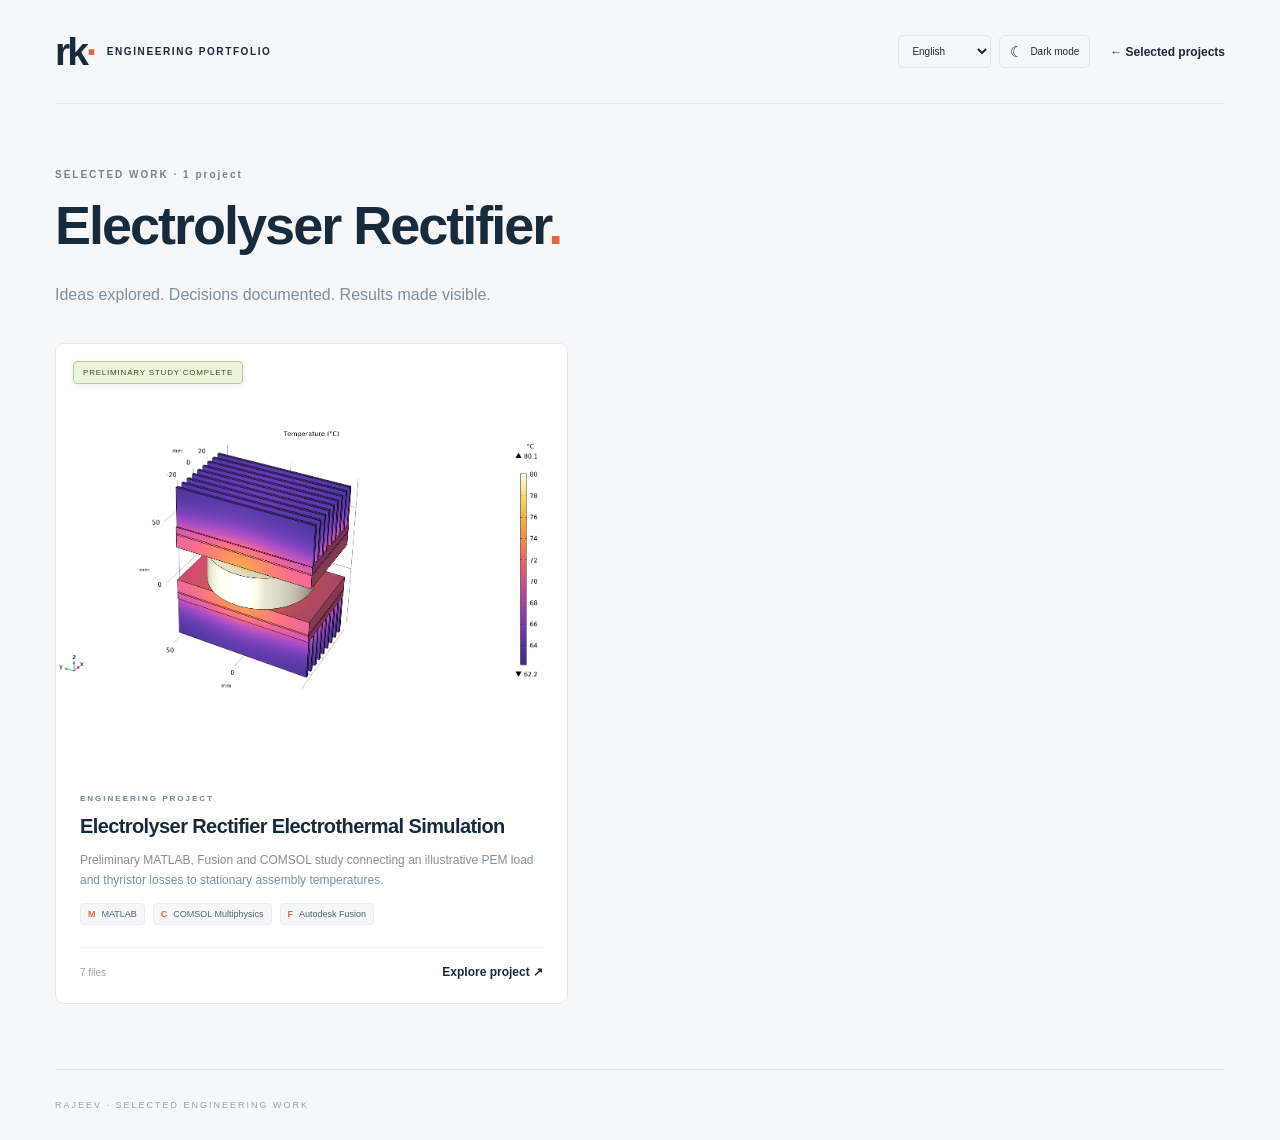
==== commit 041cdecb: "Publish selected portfolio: Electrolyser Rectifier" ====
--- a/electrolyser-rectifier-886bd2c8f0c3/index.html
+++ b/electrolyser-rectifier-886bd2c8f0c3/index.html
@@ -1 +1 @@
-<!doctype html><html lang="en"><head><meta charset="utf-8"><meta name="viewport" content="width=device-width, initial-scale=1"><meta name="robots" content="noindex,nofollow"><meta name="referrer" content="no-referrer"><title>Selected projects - RK Project Studio</title><script src="../assets/i18n.js"></script><script src="../assets/theme.js"></script><link rel="stylesheet" href="../assets/style.css?v=portfolio-20261025-3"><script src="selection.js?v=portfolio-20261025-3" defer></script><script src="../assets/comparisons.js" defer></script><script src="../assets/portfolio.js?v=portfolio-20261025-3" defer></script></head><body><div id="public-portfolio"></div></body></html>+<!doctype html><html lang="en"><head><meta charset="utf-8"><meta name="viewport" content="width=device-width, initial-scale=1"><meta name="robots" content="noindex,nofollow"><meta name="referrer" content="no-referrer"><title>Selected projects - RK Project Studio</title><script src="../assets/i18n.js"></script><script src="../assets/theme.js"></script><link rel="stylesheet" href="../assets/style.css"><script src="selection.js" defer></script><script src="../assets/comparisons.js" defer></script><script src="../assets/portfolio.js" defer></script></head><body><div id="public-portfolio"></div></body></html>
--- a/assets/style.css
+++ b/assets/style.css
@@ -25,3 +25,5 @@
 .project-card{display:flex;flex-direction:column}.project-card>.cover,.project-card>.project-cover-wrap{flex-shrink:0}.project-card .card-body{display:flex;flex-direction:column;flex:1}.project-card .card-body>.tools{margin-bottom:22px}.project-card .card-footer{margin-top:auto}
 
 .project-back{display:inline-flex;margin-bottom:25px;align-items:center;gap:8px}
+
+.selection-link-builder{border:1px solid var(--line);border-radius:8px;padding:22px;margin:28px 0}.selection-link-builder>p{font-size:12px;color:var(--muted)}.selection-link-builder .public-url{overflow-wrap:anywhere}
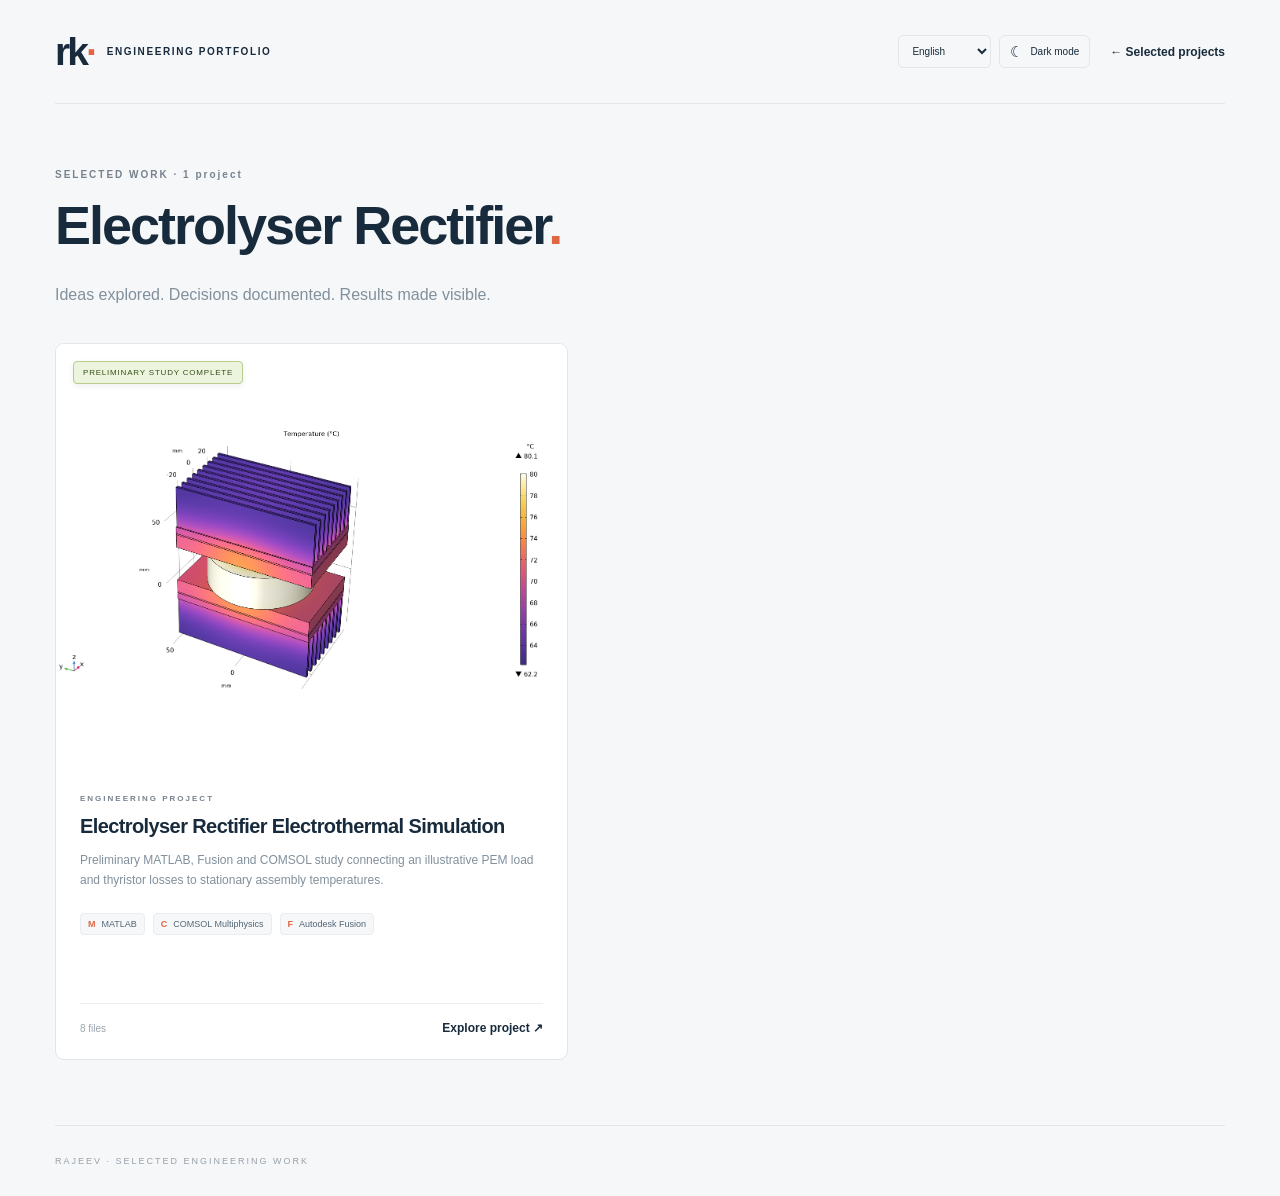
==== commit 8dcc21f6: "Align tool badges across project cards" ====
--- a/electrolyser-rectifier-886bd2c8f0c3/index.html
+++ b/electrolyser-rectifier-886bd2c8f0c3/index.html
@@ -1 +1 @@
-<!doctype html><html lang="en"><head><meta charset="utf-8"><meta name="viewport" content="width=device-width, initial-scale=1"><meta name="robots" content="noindex,nofollow"><meta name="referrer" content="no-referrer"><title>Selected projects - RK Project Studio</title><script src="../assets/i18n.js"></script><script src="../assets/theme.js"></script><link rel="stylesheet" href="../assets/style.css"><script src="selection.js" defer></script><script src="../assets/comparisons.js" defer></script><script src="../assets/portfolio.js" defer></script></head><body><div id="public-portfolio"></div></body></html>+<!doctype html><html lang="en"><head><meta charset="utf-8"><meta name="viewport" content="width=device-width, initial-scale=1"><meta name="robots" content="noindex,nofollow"><meta name="referrer" content="no-referrer"><title>Selected projects - RK Project Studio</title><script src="../assets/i18n.js"></script><script src="../assets/theme.js"></script><link rel="stylesheet" href="../assets/style.css?v=tools-aligned-20261026"><script src="selection.js" defer></script><script src="../assets/comparisons.js" defer></script><script src="../assets/portfolio.js" defer></script></head><body><div id="public-portfolio"></div></body></html>
--- a/assets/style.css
+++ b/assets/style.css
@@ -27,3 +27,6 @@
 .project-back{display:inline-flex;margin-bottom:25px;align-items:center;gap:8px}
 
 .selection-link-builder{border:1px solid var(--line);border-radius:8px;padding:22px;margin:28px 0}.selection-link-builder>p{font-size:12px;color:var(--muted)}.selection-link-builder .public-url{overflow-wrap:anywhere}
+
+/* Keep tool badges aligned above the shared card footer. */
+.project-card .card-body>.tools{margin-top:auto;margin-bottom:22px;min-height:68px;align-content:flex-start}.project-card .card-body>p{margin-bottom:22px}.project-card .card-footer{margin-top:0}
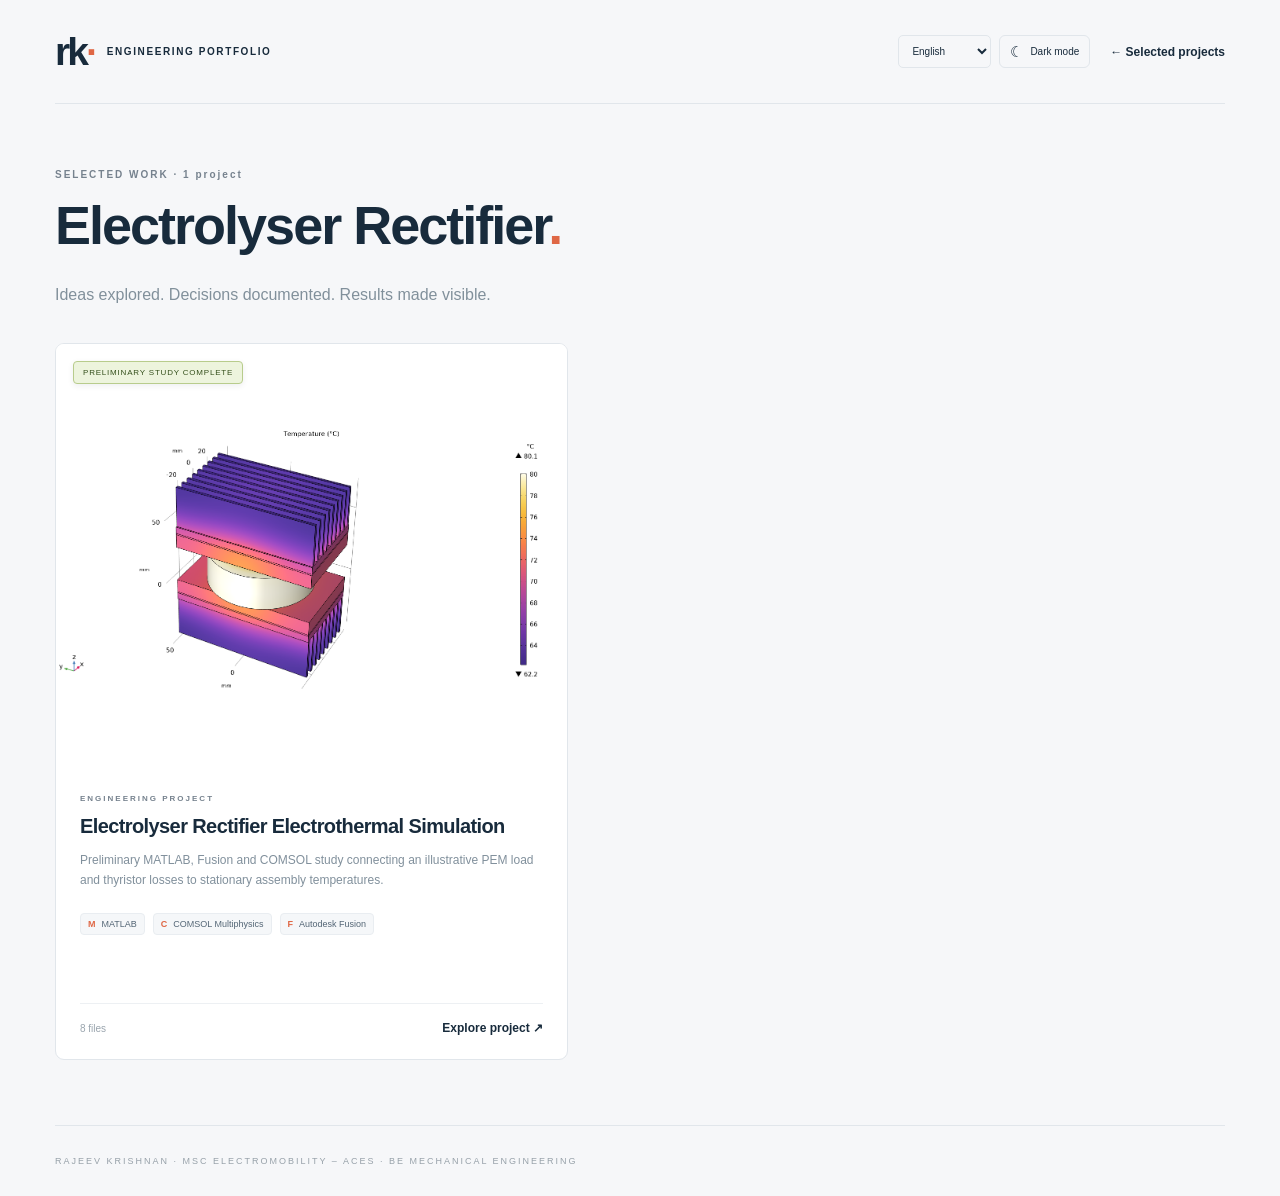
==== commit b9521ba2: "Publish selected portfolio: Electrolyser Rectifier" ====
--- a/electrolyser-rectifier-886bd2c8f0c3/index.html
+++ b/electrolyser-rectifier-886bd2c8f0c3/index.html
@@ -1 +1 @@
-<!doctype html><html lang="en"><head><meta charset="utf-8"><meta name="viewport" content="width=device-width, initial-scale=1"><meta name="robots" content="noindex,nofollow"><meta name="referrer" content="no-referrer"><title>Selected projects - RK Project Studio</title><script src="../assets/i18n.js"></script><script src="../assets/theme.js"></script><link rel="stylesheet" href="../assets/style.css?v=tools-aligned-20261026"><script src="selection.js" defer></script><script src="../assets/comparisons.js" defer></script><script src="../assets/portfolio.js" defer></script></head><body><div id="public-portfolio"></div></body></html>+<!doctype html><html lang="en"><head><meta charset="utf-8"><meta name="viewport" content="width=device-width, initial-scale=1"><meta name="robots" content="noindex,nofollow"><meta name="referrer" content="no-referrer"><title>Selected projects - RK Project Studio</title><script src="../assets/i18n.js"></script><script src="../assets/theme.js"></script><link rel="stylesheet" href="../assets/style.css"><script src="selection.js" defer></script><script src="../assets/comparisons.js" defer></script><script src="../assets/profile.js" defer></script><script src="../assets/portfolio.js" defer></script></head><body><div id="public-portfolio"></div></body></html>
--- a/assets/style.css
+++ b/assets/style.css
@@ -30,3 +30,8 @@
 
 /* Keep tool badges aligned above the shared card footer. */
 .project-card .card-body>.tools{margin-top:auto;margin-bottom:22px;min-height:68px;align-content:flex-start}.project-card .card-body>p{margin-bottom:22px}.project-card .card-footer{margin-top:0}
+.profile-block{padding-bottom:30px;margin-bottom:42px;border-bottom:1px solid var(--line)}.profile-name{font-size:30px;font-weight:600;letter-spacing:-.2px;line-height:1.2;margin:0 0 16px}.profile-degrees{list-style:none;margin:0;padding:0;display:flex;flex-direction:column;gap:9px}.profile-degrees li{display:flex;align-items:center;gap:9px}.profile-degrees li>span:last-child{display:flex;flex-direction:column;gap:1px}.profile-degrees strong{font-size:11px;font-weight:600;line-height:1.35}.profile-degrees small{font-size:10px;line-height:1.35;color:var(--muted)}.profile-logo{flex:none;width:36px;height:28px;border-radius:6px;border:1px solid var(--line);background:#fff;display:grid;place-items:center;overflow:hidden}.profile-logo img{max-width:28px;max-height:22px;object-fit:contain}.profile-logo b{font-size:9px;letter-spacing:.3px;color:#172d40}
+@media(max-width:760px){.profile-block{padding-bottom:24px;margin-bottom:32px}.profile-degrees{gap:12px}}
+.profile-menu{position:relative}.profile-trigger{padding:0;display:block;line-height:1;transition:opacity .15s}.profile-trigger:hover,.profile-menu.open .profile-trigger{opacity:.75}.profile-popover{position:absolute;left:0;top:100%;letter-spacing:normal;font-weight:400;line-height:normal;padding-top:10px;z-index:20;visibility:hidden;opacity:0;transform:translateY(-4px);transition:opacity .15s,transform .15s,visibility .15s}.profile-popover .profile-block{background:#fff;border:1px solid var(--line);border-radius:12px;box-shadow:0 14px 34px #172d401f;padding:22px 24px;margin:0;white-space:nowrap}.profile-menu.open .profile-popover,.profile-menu:has(:focus-visible) .profile-popover{visibility:visible;opacity:1;transform:none}
+@media(hover:hover){.profile-menu:hover .profile-popover{visibility:visible;opacity:1;transform:none}}
+html[data-theme=dark] .profile-popover .profile-block{background:#192530;box-shadow:0 14px 34px #0007}
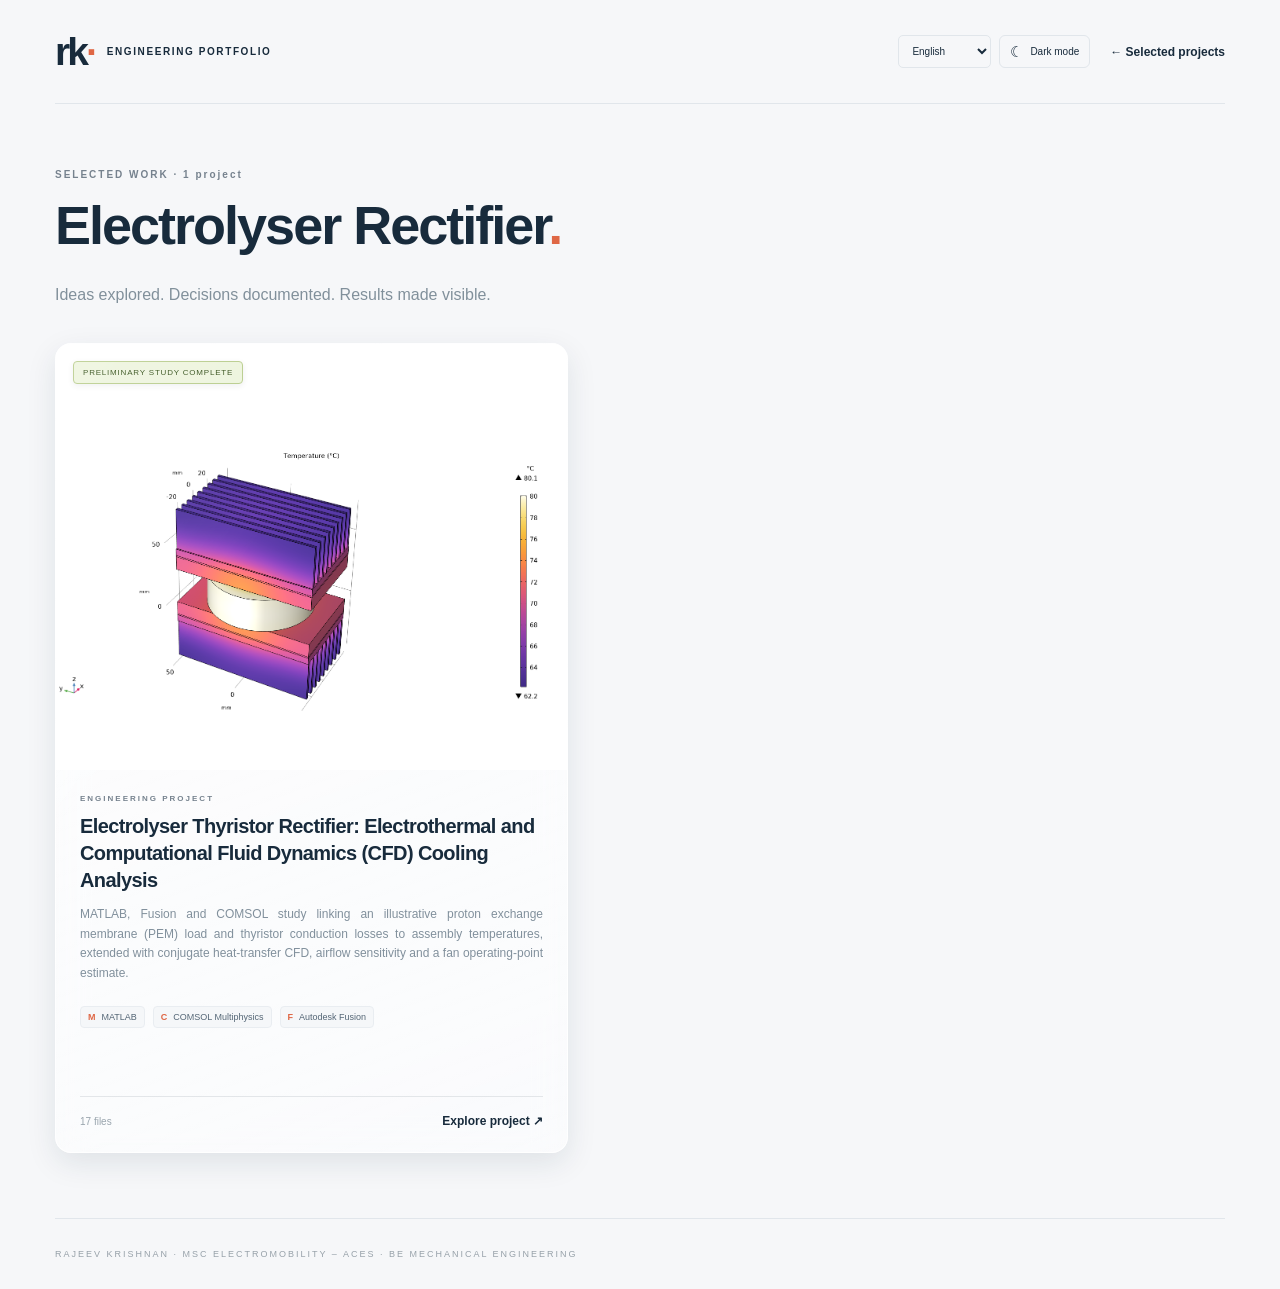
==== commit 06d9c07e: "Publish selected portfolio: Electrolyser Rectifier" ====
--- a/electrolyser-rectifier-886bd2c8f0c3/index.html
+++ b/electrolyser-rectifier-886bd2c8f0c3/index.html
@@ -1 +1 @@
-<!doctype html><html lang="en"><head><meta charset="utf-8"><meta name="viewport" content="width=device-width, initial-scale=1"><meta name="robots" content="noindex,nofollow"><meta name="referrer" content="no-referrer"><title>Selected projects - RK Project Studio</title><script src="../assets/i18n.js"></script><script src="../assets/theme.js"></script><link rel="stylesheet" href="../assets/style.css"><script src="selection.js" defer></script><script src="../assets/comparisons.js" defer></script><script src="../assets/profile.js" defer></script><script src="../assets/portfolio.js" defer></script></head><body><div id="public-portfolio"></div></body></html>+<!doctype html><html lang="en"><head><meta charset="utf-8"><meta name="viewport" content="width=device-width, initial-scale=1"><meta name="robots" content="noindex,nofollow"><meta name="referrer" content="no-referrer"><title>Selected projects - RK Project Studio</title><script src="../assets/i18n.js"></script><script src="../assets/theme.js"></script><link rel="stylesheet" href="../assets/style.css?v=20261122-tool-grid"><script src="selection.js" defer></script><script src="../assets/comparisons.js?v=20261122-tool-grid" defer></script><script src="../assets/profile.js" defer></script><script src="../assets/portfolio.js?v=20261122-tool-grid" defer></script></head><body><div id="public-portfolio"></div></body></html>
--- a/assets/style.css
+++ b/assets/style.css
@@ -1,37 +1,73 @@
-:root{--bg:#f6f7f9;--ink:#182b3c;--muted:#76828e;--line:#e1e6eb;--accent:#df6745;--navy:#172d40}*{box-sizing:border-box}body{margin:0;background:var(--bg);color:var(--ink);font:14px "Segoe UI",Arial,sans-serif}button,input,textarea,select{font:inherit}button{cursor:pointer;border:0;background:none;color:inherit}button:disabled{opacity:.5;cursor:wait}a{color:inherit;text-decoration:none}button:focus-visible,a:focus-visible{outline:3px solid #df674588;outline-offset:3px}h1,h2,h3,p{margin-top:0}h1{font-size:46px;letter-spacing:-2px;line-height:1.15;font-weight:600;margin-bottom:13px}h2{font-size:23px;letter-spacing:-.6px;font-weight:600}h3{font-size:16px;font-weight:600}p{line-height:1.7}small,.small{font-size:11px}.primary{background:var(--navy);color:white;border-radius:7px;padding:14px 20px;font-size:12px;font-weight:600;white-space:nowrap}.primary:hover{background:#28455d}.secondary{border:1px solid var(--line);background:white;padding:10px 14px;border-radius:6px;font-size:12px}.text-button{padding:0;font-size:12px;font-weight:600}.eyebrow{font-size:10px;font-weight:700;letter-spacing:2px;color:var(--muted);margin-bottom:14px}.brand{display:flex;align-items:center;gap:13px;font-size:10px;font-weight:700;letter-spacing:1.6px;line-height:1.6}.brand-mark{font-size:39px;line-height:1;font-weight:700;letter-spacing:-3px}.brand-mark span,.accent{color:var(--accent)}.studio{display:flex;min-height:100vh}.sidebar{width:228px;padding:34px 24px 24px;position:fixed;inset:0 auto 0 0;background:#fff;border-right:1px solid var(--line);display:flex;flex-direction:column}.nav-label{font-size:9px;letter-spacing:2px;color:#9ca5ad;margin:57px 12px 14px}.sidebar nav{display:grid;gap:7px}.sidebar nav button{display:flex;align-items:center;gap:12px;text-align:left;padding:13px 12px;border-radius:6px;color:#6b7885;font-size:12px}.sidebar nav button>span{font-size:18px}.sidebar nav button.active{color:var(--navy);background:#edf2f6;font-weight:600}.sidebar-bottom{margin-top:auto;padding:25px 12px 0}.sidebar-bottom small{font-size:8px;letter-spacing:1.3px;color:#739181}.sidebar-bottom p{font-size:12px;color:#8b97a2;margin:14px 0 25px}.main{margin-left:228px;width:calc(100% - 228px)}.topbar{height:79px;border-bottom:1px solid var(--line);display:flex;justify-content:space-between;align-items:center;padding:0 44px;background:#ffffff80;font-size:11px}.topbar>div{display:flex;align-items:center;gap:22px}.local-pill{color:#7d9a8b;font-size:10px}.avatar{display:grid;place-items:center;width:31px;height:31px;border-radius:50%;background:#e7ecf0;font-size:10px;font-weight:600}.main-content{max-width:1390px;margin:auto;padding:44px}.page-heading{display:flex;align-items:center;justify-content:space-between;margin-bottom:32px}.page-heading p{color:var(--muted);font-size:13px;margin:0}.stats{display:grid;grid-template-columns:repeat(3,1fr);background:white;border:1px solid var(--line);border-radius:9px;padding:24px 0;margin-bottom:36px}.stats>div{padding:0 26px;display:grid;gap:7px;border-right:1px solid var(--line)}.stats>div:last-child{border:0}.stats span{font-size:9px;letter-spacing:1.4px;color:#85909c}.stats strong{font-size:30px;font-weight:500;letter-spacing:-1px}.stats small{color:#9aa4ae;font-size:10px}.collection-heading{display:flex;justify-content:space-between;align-items:center;margin-bottom:20px}.collection-heading h3{margin:0}.collection-heading h3 span{font-size:10px;color:#8a97a2;background:#e9edf0;padding:3px 7px;border-radius:4px;margin-left:7px}.search{width:235px!important;background:transparent!important;padding:10px 13px!important;font-size:11px!important}.project-grid{display:grid;grid-template-columns:repeat(2,minmax(0,1fr));gap:24px}.project-card{background:white;border:1px solid var(--line);border-radius:9px;overflow:hidden}.project-card[hidden]{display:none}.cover{width:100%;aspect-ratio:1.2;display:block;padding:0;position:relative;background:#e8edf1;overflow:hidden;text-align:left}.cover img{width:100%;height:100%;object-fit:contain;transition:transform .4s}.cover:hover img{transform:scale(1.035)}.cover-label{position:absolute;left:17px;top:17px;background:#ffffffed;color:#475d6c;border-radius:4px;padding:6px 9px;font-size:8px;text-transform:uppercase;letter-spacing:.8px}.empty-cover{height:100%;display:flex;flex-direction:column;align-items:center;justify-content:center;background:linear-gradient(140deg,#e1e8ed,#f3f5f7);color:#899ca9;gap:15px}.empty-cover small{font-size:8px;letter-spacing:2px}.empty-cover>span{font-size:100px;color:#b3c3ce;line-height:1}.card-body{padding:24px}.card-body .eyebrow{font-size:8px;margin-bottom:10px}.card-body h2{font-size:20px;line-height:1.35;margin-bottom:11px}.card-body h2 button{padding:0;text-align:left;letter-spacing:-.5px}.card-body p{font-size:12px;line-height:1.65;color:#81909c;min-height:40px}.tools{display:flex;gap:8px;flex-wrap:wrap}.tool{display:inline-flex;align-items:center;gap:6px;font-size:9px;background:#f5f7f9;border:1px solid #e9edf1;border-radius:4px;padding:5px 7px;white-space:nowrap;color:#536575}.tool b{font-size:9px;color:var(--accent)}.card-footer{border-top:1px solid #edf0f3;padding-top:17px;margin-top:22px;display:flex;justify-content:space-between;align-items:center}.card-footer>span{font-size:10px;color:#99a4ad}.add-card{border:1px dashed #cfd8df;border-radius:9px;min-height:420px;display:flex;flex-direction:column;align-items:center;justify-content:center;color:#8294a2}.add-card:hover{background:#edf2f5}.add-card>span{font-size:23px;width:47px;height:47px;display:grid;place-items:center;border:1px solid #d3dce3;background:white;border-radius:50%;margin-bottom:21px;color:#6e8393}.add-card h3{font-size:15px;font-weight:500;margin-bottom:7px}.add-card p{font-size:11px}.workspace-note{display:flex;gap:16px;align-items:center;justify-content:space-between;padding:24px 0;margin-top:21px;border-top:1px solid var(--line);color:#7c8d9b}.workspace-note p{font-size:11px;margin:0}.workspace-note b{font-weight:600;color:#586c7c}.workspace-note .text-button{white-space:nowrap;font-size:10px}.muted{color:var(--muted)}.auth-wrap{min-height:100vh;display:grid;grid-template-columns:1fr 1fr}.auth-story{background:var(--navy);color:white;padding:45px 60px;display:flex;flex-direction:column;justify-content:space-between;min-height:700px}.auth-story .eyebrow{color:#97acbd}.auth-story h1{font-size:64px;line-height:1.13;font-weight:400;letter-spacing:-2px;margin-top:30px}.auth-story h1 em{font-family:Georgia,serif;color:#ee997f;font-weight:400}.auth-story p{color:#9caebe;font-size:14px;margin:28px 0}.auth-story>small{color:#8299ac;letter-spacing:2px;font-size:9px}.auth-panel{max-width:430px;width:100%;padding:60px 35px;margin:auto}.auth-panel h2{font-size:30px}.auth-panel>p{font-size:13px;color:var(--muted);margin-bottom:30px}.auth-panel form{display:grid;gap:20px}label{display:grid;gap:8px;font-size:12px;font-weight:500}label small{font-weight:400;color:var(--muted);font-size:10px}input:not([type=checkbox]),textarea,select{width:100%;padding:12px 13px;border:1px solid #dce2e8;border-radius:5px;background:#fff;color:var(--ink);outline:none;font-size:12px}input:focus,textarea:focus,select:focus{border-color:#8da6b9;box-shadow:0 0 0 3px #8da6b915}textarea{resize:vertical;line-height:1.6}input::placeholder,textarea::placeholder{color:#a0aab3}.error{color:#b84436;font-size:12px;margin:0}.local-note{font-size:10px;color:#8ba396;margin-top:28px}.loading,.error-page{padding:100px;max-width:800px;margin:auto}.error-page h1{font-size:36px;margin-top:35px}#toast{position:fixed;right:28px;bottom:25px;max-width:440px;border-radius:7px;background:#172d40;color:white;padding:14px 20px;box-shadow:0 6px 30px #172d4025;opacity:0;transform:translateY(20px);transition:.2s;pointer-events:none;font-size:12px;z-index:10}#toast.show{opacity:1;transform:translateY(0)}dialog{border:0;border-radius:12px;width:min(760px,calc(100% - 28px));padding:30px;max-height:90vh;color:var(--ink);box-shadow:0 20px 80px #172d4040}dialog::backdrop{background:#142b4066;backdrop-filter:blur(3px)}.modal-header{display:flex;justify-content:space-between}.modal-header h2{margin-bottom:25px}.close{font-size:28px;color:#8193a1;align-self:flex-start}.form-grid{display:grid;grid-template-columns:1fr 1fr;gap:18px}.wide{grid-column:1/-1}.modal-footer{display:flex;justify-content:space-between;align-items:center;margin-top:23px;gap:16px}.file-section{border-top:1px solid var(--line);margin-top:30px;padding-top:25px}.file-section p{font-size:11px}.file-section form{display:flex;gap:8px;margin:16px 0 10px;align-items:center}.file-section select{width:110px}.file-section input{min-width:0}.file-section button{white-space:nowrap}.file-list{display:grid;margin-top:20px}.file-list a{display:flex;justify-content:space-between;gap:12px;padding:14px 0;border-bottom:1px solid var(--line);font-size:11px}.file-list a span{overflow-wrap:anywhere}.file-list a small{white-space:nowrap;color:var(--muted);font-size:10px}.share-builder{display:grid;grid-template-columns:1fr 1fr;gap:45px;background:white;border:1px solid var(--line);padding:32px;border-radius:9px}.share-builder>div p{color:var(--muted);font-size:12px}.share-builder form{display:grid;gap:18px}.notice{background:#edf2f6;border:1px solid #dce5ec;padding:16px;border-radius:6px;font-size:11px;color:#667d8e;line-height:1.7;margin:18px 0}.project-checks{display:grid;gap:10px}.project-checks label{display:flex;gap:10px;font-size:12px;align-items:center;padding:12px;border:1px solid var(--line);border-radius:5px}.project-checks input{accent-color:var(--navy)}.section-title{margin-top:35px}.link-row{display:flex;align-items:center;gap:20px;background:white;padding:20px 24px;border:1px solid var(--line);border-radius:7px;margin-bottom:10px}.link-row>div{flex:1}.link-row h3{margin-bottom:5px;font-size:13px}.link-row p{font-size:10px;color:var(--muted);margin:0}.status{font-size:10px;color:#648772}.empty-list{padding:30px;color:var(--muted);font-size:12px;border:1px dashed #ccd7df;border-radius:6px}.created-link{padding:17px;background:#edf5f0;border-radius:6px;font-size:12px;overflow-wrap:anywhere}.created-link p{font-size:10px;margin:8px 0}.created-link input{font-size:10px;margin-bottom:12px}.storage-banner{background:white;padding:30px;border:1px solid var(--line);border-radius:9px}.storage-banner h2{font-size:36px;margin:0 0 10px}.storage-banner h2 small{font-size:13px;font-weight:400;color:var(--muted)}.storage-banner p{font-size:11px;color:var(--muted);margin:0}.storage-grid{display:grid;grid-template-columns:1fr 1fr;gap:20px;margin-top:25px}.storage-grid section{background:white;border:1px solid var(--line);border-radius:7px;padding:24px}.storage-grid .text-button{margin-top:20px}.reviewer{max-width:1320px;margin:auto;padding:0 55px}.reviewer header{display:flex;align-items:center;justify-content:space-between;padding:32px 0;border-bottom:1px solid var(--line)}.reviewer main{padding:65px 0}.reviewer main>h1{max-width:850px;font-size:54px}.review-intro{font-size:16px;color:#81909b;margin:25px 0 35px;max-width:760px}.reviewer .project-grid{max-width:1050px}.reviewer footer{padding:30px 0;border-top:1px solid var(--line);font-size:9px;letter-spacing:2px;color:#97a1a9}.project-detail{max-width:1000px}.detail-cover{width:100%;max-height:600px;object-fit:contain;background:#e8eef3;border-radius:8px;margin:35px 0}.project-detail section{margin:35px 0;padding-top:25px;border-top:1px solid var(--line)}.story{white-space:pre-wrap}.highlights{display:grid;grid-template-columns:repeat(3,1fr);gap:15px}.highlights>div{background:white;padding:20px;border-radius:6px;display:grid;gap:10px}.highlights span,.highlights small{font-size:11px;color:var(--muted)}.highlights strong{font-size:20px;font-weight:500}.project-detail li{line-height:1.8;font-size:13px;color:#6f8291}@media(min-width:1600px){.project-grid{grid-template-columns:repeat(3,minmax(0,1fr))}.reviewer .project-grid{grid-template-columns:repeat(2,minmax(0,1fr))}}@media(max-width:1000px){.sidebar{width:190px;padding:28px 16px}.main{margin-left:190px;width:calc(100% - 190px)}.main-content{padding:30px}.topbar{padding:0 30px}.stats>div{padding:0 17px}.card-body{padding:18px}.share-builder{gap:25px;padding:24px}.auth-story{padding:35px}.auth-story h1{font-size:52px}}@media(max-width:760px){.sidebar{position:relative;width:100%;padding:18px 20px;flex-direction:row;align-items:center;gap:25px;border-bottom:1px solid var(--line)}.sidebar .brand>span:last-child,.nav-label,.sidebar-bottom{display:none}.sidebar nav{display:flex;gap:2px}.sidebar nav button{padding:10px;font-size:10px;gap:6px}.studio{display:block}.main{margin:0;width:100%}.topbar{height:55px;padding:0 22px}.main-content{padding:30px 22px}.page-heading h1{font-size:36px}.page-heading{gap:15px}.page-heading .primary{font-size:11px;padding:12px}.stats{padding:18px 0}.stats>div{padding:0 12px}.stats span{font-size:7px}.stats small{font-size:8px}.stats strong{font-size:25px}.project-grid{grid-template-columns:1fr}.add-card{min-height:220px}.collection-heading{gap:12px}.collection-heading h3{font-size:14px}.search{width:175px!important}.workspace-note{align-items:flex-start;flex-wrap:wrap}.share-builder,.storage-grid{grid-template-columns:1fr}.auth-wrap{grid-template-columns:1fr}.auth-story{min-height:300px;padding:28px}.auth-story h1{font-size:36px;margin-top:15px}.auth-story h1 br{display:none}.auth-story p,.auth-story>small{display:none}.auth-story>div:last-of-type{padding-top:30px}.auth-panel{padding:35px 28px;max-width:480px}.form-grid{grid-template-columns:1fr}.wide{grid-column:1}.file-section form{flex-wrap:wrap}.file-section input{flex:1}.reviewer{padding:0 24px}.reviewer main{padding:40px 0}.reviewer main>h1{font-size:38px}.reviewer header .brand{font-size:8px}.highlights{grid-template-columns:1fr}.link-row{padding:16px;gap:10px}.storage-banner{padding:20px}.storage-banner p{overflow-wrap:anywhere}.error-page{padding:45px 25px}}
-/* Folder-based project library */
-.file-heading{align-items:flex-end}.library-size{font-size:11px;color:#8796a1;white-space:nowrap;margin-bottom:4px}.drive-toolbar{display:flex;justify-content:space-between;align-items:center;gap:16px;padding:20px 0;border-top:1px solid var(--line);border-bottom:1px solid var(--line);flex-wrap:wrap}.drive-actions,.drive-controls{display:flex;align-items:center;gap:9px}.drive-actions .primary{padding:12px 17px}.drive-actions .secondary{padding:11px 14px}.drive-controls .search{background:white!important;width:200px!important}.layout-switch{display:flex;border:1px solid var(--line);border-radius:6px;background:white;overflow:hidden}.layout-switch button{padding:9px 12px;color:#8393a0;font-size:17px;line-height:1}.layout-switch button[aria-pressed=true]{background:#eaf0f5;color:#193c55}.breadcrumbs{display:flex;align-items:center;gap:10px;flex-wrap:wrap;margin:25px 0 20px;font-size:12px}.breadcrumbs button{padding:4px 0;color:#6a7f90;text-align:left}.breadcrumbs button:last-child{color:#233f54;font-weight:600}.breadcrumbs>span{color:#acb6bd}.drive-panel{background:white;border:1px solid var(--line);border-radius:9px;min-height:310px;overflow:hidden;transition:border-color .15s,background .15s}.file-columns{display:grid;grid-template-columns:minmax(220px,1fr) 110px 135px 45px;gap:15px;padding:17px 24px;border-bottom:1px solid var(--line);font-size:10px;font-weight:600;color:#8796a2;background:#fafbfc}.drive-item{display:grid;grid-template-columns:minmax(220px,1fr) 110px 135px 45px;gap:15px;align-items:center;padding:5px 24px;border-bottom:1px solid #edf1f4;min-height:72px}.drive-item:hover{background:#f7fafc}.file-name{display:flex;align-items:center;gap:15px;min-width:0;text-align:left;padding:10px 0;font-size:12px;font-weight:500}.file-name>span:last-child{overflow-wrap:anywhere;min-width:0}.file-name small{display:block;font-weight:400;font-size:10px;color:#98a4ad;margin-top:5px}.file-symbol{display:grid;place-items:center;flex:0 0 36px;height:36px;border-radius:7px}.file-symbol svg{width:26px;height:26px;fill:none;stroke:currentColor;stroke-width:1.4;stroke-linejoin:round}.folder-symbol{color:#b18d44;background:#fbf5e7}.folder-symbol svg{fill:#e4c47f55}.document-symbol{color:#728eaa;background:#edf3f8}.file-type,.file-size{color:#93a0aa;font-size:11px}.file-open{display:grid;place-items:center;font-size:20px;color:#6e8596;border-radius:5px;min-height:35px}.file-open:hover{background:#e9f0f5}.drop-hint{text-align:center;padding:22px;color:#a1adb6;font-size:11px}.drag-over{border:2px dashed #5d8aa9;background:#edf6fb}.drag-over .drop-hint{background:#e6f2fa;color:#426f90;font-weight:600}.file-footnote{display:flex;justify-content:space-between;font-size:10px;color:#97a7b1;margin:19px 0}.file-footnote>span:first-child{color:#7f9b8d}.folder-empty{padding:46px 20px 25px;text-align:center;color:#8396a5}.folder-empty>svg{width:55px;height:55px;stroke:#c5d2dc;fill:none;stroke-width:1;display:block;margin:0 auto 20px}.folder-empty h3{font-size:14px;font-weight:500}.folder-empty p{font-size:11px}.drive-panel.grid{padding:20px}.grid .file-columns{display:none}.grid #drive-items{display:grid;grid-template-columns:repeat(auto-fill,minmax(200px,1fr));gap:14px}.grid .drive-item{display:grid;grid-template-columns:1fr 30px;gap:6px;padding:15px;border:1px solid var(--line);border-radius:7px;min-height:150px;align-content:start}.grid .file-name{grid-column:1/-1;align-items:flex-start;gap:11px}.grid .file-type{display:none}.grid .file-size{padding-top:13px}.grid .file-open{grid-column:2}.grid .folder-empty{grid-column:1/-1}.upload-progress{padding:15px 18px;border:1px solid #d8e8e1;background:#eef6f2;color:#4f7866;border-radius:6px;margin-bottom:18px;font-size:12px;overflow-wrap:anywhere}.upload-progress details{margin-top:12px;color:#986c4b;font-size:11px}.upload-progress ul{padding-left:18px;line-height:1.8}.drive-actions button:disabled{opacity:.4;cursor:default}#folder-error{margin-top:15px}@media(max-width:1000px){.file-columns,.drive-item{grid-template-columns:minmax(140px,1fr) 85px 90px 30px;gap:10px;padding-left:18px;padding-right:18px}.drive-toolbar{gap:12px}.drive-controls{flex:1}.drive-controls .search{flex:1;width:auto!important}}@media(max-width:760px){.file-heading{align-items:flex-start;flex-direction:column;gap:15px}.drive-actions{flex-wrap:wrap;width:100%}.drive-actions .primary,.drive-actions .secondary{font-size:10px;padding:11px 12px}.drive-controls{width:100%}.file-columns,.drive-item{grid-template-columns:minmax(130px,1fr) 65px 25px;gap:10px;padding-left:14px;padding-right:14px}.file-columns>span:nth-child(2),.file-type{display:none}.file-columns>span:nth-child(3){font-size:9px}.file-name{gap:10px;font-size:11px}.file-symbol{flex-basis:30px;height:32px}.file-size{font-size:10px}.breadcrumbs{font-size:10px;gap:7px}.file-footnote{font-size:8px;gap:10px}.grid #drive-items{grid-template-columns:repeat(auto-fill,minmax(150px,1fr))}.grid .drive-item{padding:12px}.grid .file-name{flex-direction:column;gap:10px}.drive-panel.grid{padding:12px}}
-/* Appearance: the existing palette is the default light theme. */
-:root{color-scheme:light}.theme-toggle{display:inline-flex;align-items:center;justify-content:center;gap:7px;padding:8px 10px;border:1px solid var(--line);border-radius:6px;background:transparent;color:var(--ink);font-size:10px;white-space:nowrap}.theme-toggle>span:first-child{font-size:15px;line-height:1}.theme-toggle:hover{background:#8294a214}.auth-panel>.theme-toggle{display:flex;margin:0 0 30px auto}.reviewer header>.theme-toggle{margin-left:auto;margin-right:25px}html[data-theme=dark]{color-scheme:dark;--bg:#101820;--ink:#e0e9f1;--muted:#9aaebb;--line:#30404e;--accent:#f38b69;--navy:#213d53}html[data-theme=dark] body{background:var(--bg);color:var(--ink)}html[data-theme=dark] :is(.sidebar,.stats,.project-card,.share-builder,.link-row,.storage-banner,.storage-grid section,.highlights>div,.drive-panel,dialog){background:#192530}html[data-theme=dark] .topbar{background:#14212c}html[data-theme=dark] :is(.secondary,input:not([type=checkbox]),textarea,select,.file-columns,.layout-switch){background:#14212c;color:var(--ink);border-color:var(--line)}html[data-theme=dark] .drive-controls .search{background:#14212c!important}html[data-theme=dark] :is(.sidebar nav button.active,.avatar,.collection-heading h3 span,.layout-switch button[aria-pressed=true]){background:#293e50;color:#d9e8f4}html[data-theme=dark] .sidebar nav button{color:#a7b9c7}html[data-theme=dark] .primary{background:#df7958;color:#10212c}html[data-theme=dark] .primary:hover{background:#f29574}html[data-theme=dark] :is(.card-body p,.page-heading p,.stats small,.file-type,.file-size,.file-footnote,.file-name small,.card-footer>span,.file-columns,.drop-hint,.library-size,.review-intro,.sidebar-bottom p,.link-row p,.project-detail li,.breadcrumbs button,.workspace-note){color:#9aafbe}html[data-theme=dark] .breadcrumbs button:last-child{color:#e1edf5}html[data-theme=dark] .tool{background:#243646;border-color:#344b5e;color:#c6d6e2}html[data-theme=dark] :is(.card-footer,.drive-item){border-color:#30404e}html[data-theme=dark] :is(.cover,.detail-cover){background:#263746}html[data-theme=dark] .cover-label{background:#192d3fef;color:#d4e2ed}html[data-theme=dark] .empty-cover{background:linear-gradient(140deg,#253e51,#1b2c3a);color:#a9c2d4}html[data-theme=dark] .empty-cover>span{color:#61869e}html[data-theme=dark] .add-card{border-color:#455b6d;color:#9db2c2}html[data-theme=dark] :is(.add-card:hover,.drive-item:hover,.file-open:hover){background:#223746}html[data-theme=dark] .add-card>span{background:#24394a;border-color:#42596b;color:#b8ccdc}html[data-theme=dark] .notice{background:#223646;border-color:#385368;color:#b6ccdd}html[data-theme=dark] :is(.workspace-note b,.file-open){color:#b9cfdf}html[data-theme=dark] .folder-symbol{background:#413c2c;color:#ddbd7d}html[data-theme=dark] .document-symbol{background:#263e53;color:#a2c2e0}html[data-theme=dark] :is(.created-link,.upload-progress){background:#1f3c33;border-color:#395f4e;color:#b6dac5}html[data-theme=dark] .upload-progress details{color:#efbd91}html[data-theme=dark] .status{color:#a3cdb2}html[data-theme=dark] .error{color:#ffa898}html[data-theme=dark] input::placeholder,html[data-theme=dark] textarea::placeholder{color:#8198a9}html[data-theme=dark] .drag-over{background:#1c3b50;border-color:#81aeca}html[data-theme=dark] .drag-over .drop-hint{background:#27495f;color:#d5e9f8}html[data-theme=dark] .auth-story{background:#122535;color:#f0f5fa}html[data-theme=dark] #toast{background:#d5e5f0;color:#162a39}html[data-theme=dark] dialog::backdrop{background:#0009}@media(max-width:760px){.topbar>div{gap:10px}.topbar .local-pill{display:none}.theme-toggle{font-size:9px;padding:7px 8px}.reviewer header>.theme-toggle{margin-right:12px}.reviewer header{gap:10px;flex-wrap:wrap}}
-.appearance-controls{display:flex;align-items:center;gap:8px}.language-control{display:block}.language-control select{font-size:10px;padding:8px 25px 8px 9px;border:1px solid var(--line);background:transparent;min-width:85px;height:33px;color:var(--ink)}.sr-only{position:absolute;width:1px;height:1px;padding:0;margin:-1px;overflow:hidden;clip:rect(0,0,0,0);white-space:nowrap;border:0}.auth-panel>.appearance-controls{justify-content:flex-end;margin-bottom:30px}.reviewer header>.appearance-controls{margin-left:auto;margin-right:20px}html[data-theme=dark] .language-control select{background:#14212c}.topbar{gap:15px}.topbar>div{flex-shrink:0}.auth-story h1{overflow-wrap:break-word}@media(max-width:760px){.topbar{min-height:60px;height:auto;padding-top:12px;padding-bottom:12px;flex-wrap:wrap}.topbar>div{margin-left:auto}.appearance-controls{gap:5px}.language-control select{font-size:9px;padding:7px 18px 7px 7px;min-width:78px;height:31px}.reviewer header>.appearance-controls{margin-right:0}.drive-actions{flex-wrap:wrap}.page-heading .primary{white-space:normal}.sidebar nav button{min-width:0}.auth-story h1{font-size:33px}.auth-story h1 br{display:block}}
-/* Studio name follows the RK profile badge in the admin header. */
-.topbar-studio-name{font-size:10px;font-weight:700;letter-spacing:1.6px;line-height:1.6;color:var(--ink)}@media(max-width:760px){.topbar-studio-name{font-size:8px;letter-spacing:1.2px}}
-.pages-publisher{padding:28px;background:white;border:1px solid var(--line);border-radius:9px;margin-bottom:45px}.pages-publisher>p{color:var(--muted);font-size:12px}.pages-publisher form{display:grid;gap:18px}.pages-publisher form>label:first-child{max-width:500px}.public-project{border:1px solid var(--line);border-radius:6px;padding:16px;margin-bottom:10px}.public-check{display:flex;align-items:flex-start;gap:10px;font-size:12px;line-height:1.6}.public-check input{accent-color:var(--navy);margin-top:4px;flex-shrink:0}.public-file-choices{padding:16px 0 0 24px}.public-file-choices[hidden]{display:none}.public-file-choices label{margin:8px 0}.public-file-choices small{display:block;color:var(--muted);font-size:10px}.public-ack{background:#f3f6f8;padding:14px;border-radius:6px}.pages-publisher .primary{justify-self:start}.public-url{font-size:11px;overflow-wrap:anywhere;display:block;margin-top:8px;color:var(--accent)}#pages-progress{font-size:12px;margin:0;overflow-wrap:anywhere}html[data-theme=dark] .pages-publisher{background:#192530}html[data-theme=dark] .public-ack{background:#243646}@media(max-width:760px){.pages-publisher{padding:20px}.public-file-choices{padding-left:10px}.pages-publisher .link-row{align-items:flex-start;flex-direction:column}}
-.comparison-intro{color:var(--muted);font-size:12px}.comparison-block{margin:28px 0 35px}.comparison-block h3{font-size:19px;margin-bottom:10px}.comparison-context{font-size:12px;color:var(--muted);max-width:900px;line-height:1.8}.comparison-scroll{overflow-x:auto;border:1px solid var(--line);border-radius:8px;background:white}.comparison-scroll table{width:100%;border-collapse:collapse;text-align:left;font-size:12px;font-variant-numeric:tabular-nums}.comparison-scroll thead{background:#edf2f6;color:#597181}.comparison-scroll th,.comparison-scroll td{padding:15px 18px;border-bottom:1px solid var(--line);white-space:nowrap}.comparison-scroll thead th{font-weight:600;font-size:11px;white-space:normal;min-width:140px}.comparison-scroll tbody th{font-weight:500}.comparison-scroll tbody tr:last-child>*{border-bottom:0}.comparison-reference{background:#f1f7f4}.comparison-reference small{display:block;font-size:9px;color:#678b77;margin-top:5px}.comparison-insight{font-size:12px;line-height:1.8;margin:15px 0 7px;padding-left:13px;border-left:2px solid var(--accent)}.comparison-source{font-size:10px;color:var(--muted)}html[data-theme=dark] .comparison-scroll{background:#192530}html[data-theme=dark] .comparison-scroll thead{background:#243b4e;color:#b5cedf}html[data-theme=dark] .comparison-reference{background:#203a33}html[data-theme=dark] .comparison-reference small{color:#a0c7ae}@media(max-width:760px){.comparison-scroll th,.comparison-scroll td{padding:12px 13px}.comparison-scroll thead th{min-width:125px}.comparison-block h3{font-size:17px}}
-.file-heading-actions{display:flex;flex-direction:column;gap:12px;align-items:flex-end}.file-root-help{color:var(--muted);font-size:12px;line-height:1.7;margin:18px 0 0}@media(max-width:760px){.file-heading-actions{align-items:flex-start}}
-.project-cover-wrap{position:relative}.project-image-actions{position:absolute;top:14px;right:14px;display:flex;gap:6px;z-index:1}.project-image-actions button{background:#fffffff2;border:1px solid #d9e2e9;border-radius:5px;padding:8px 10px;font-size:10px;font-weight:600;box-shadow:0 2px 8px #172d4010;color:#29475d}.project-image-actions button:hover{background:#e8f0f6}.project-cover-wrap .cover-label{max-width:calc(100% - 185px);white-space:normal}.project-manage-links{display:flex;flex-direction:column;align-items:flex-end;gap:10px}.published-project-link{font-size:10px;color:var(--accent)}.project-preview-dialog{width:min(1050px,calc(100% - 28px));padding:32px}.project-preview-dialog .project-detail h1{font-size:36px;margin-top:20px}.project-preview-dialog .modal-header>div{max-width:85%}html[data-theme=dark] .project-image-actions button{background:#203748f2;border-color:#466176;color:#d9e8f4}html[data-theme=dark] .project-image-actions button:hover{background:#314e63}@media(max-width:760px){.project-image-actions{top:12px;right:10px}.project-image-actions button{font-size:9px;padding:7px}.project-cover-wrap .cover-label{max-width:calc(100% - 150px);font-size:7px}.project-preview-dialog{padding:20px}.project-preview-dialog .project-detail h1{font-size:28px}}
-
-.project-image-grid{display:grid;grid-template-columns:repeat(2,minmax(0,1fr));gap:24px}.project-image-grid figure{margin:0;border:1px solid var(--line);border-radius:8px;overflow:hidden}.project-image-grid a{display:block;background:white}.project-image-grid img{display:block;width:100%;height:auto;object-fit:contain}.project-image-grid figcaption{padding:16px;font-size:13px;line-height:1.7;color:var(--ink)}@media(max-width:760px){.project-image-grid{grid-template-columns:1fr}}
-
-/* Keep cover-image letterboxing white in both themes. */
-html .project-card .cover:has(img),html[data-theme=dark] .project-card .cover:has(img),html .detail-cover,html[data-theme=dark] .detail-cover{background:#fff}
-html .project-card .cover-label,html[data-theme=dark] .project-card .cover-label{background:#edf4dd;color:#35501c;border:1px solid #b8cc8c;box-shadow:0 2px 6px #10212c12}
-html .project-image-actions button,html[data-theme=dark] .project-image-actions button{background:#203b50;color:#fff;border-color:#446176}
-html .project-image-actions button:hover,html[data-theme=dark] .project-image-actions button:hover{background:#31556e}
-
-.project-image-grid figcaption strong{display:block;margin-bottom:12px;font-size:16px}.project-image-grid figcaption p{margin:0;font-size:14px;line-height:1.85;color:var(--ink)}
-
-/* Align project actions at the bottom regardless of title or summary length. */
-.project-card{display:flex;flex-direction:column}.project-card>.cover,.project-card>.project-cover-wrap{flex-shrink:0}.project-card .card-body{display:flex;flex-direction:column;flex:1}.project-card .card-body>.tools{margin-bottom:22px}.project-card .card-footer{margin-top:auto}
-
-.project-back{display:inline-flex;margin-bottom:25px;align-items:center;gap:8px}
-
-.selection-link-builder{border:1px solid var(--line);border-radius:8px;padding:22px;margin:28px 0}.selection-link-builder>p{font-size:12px;color:var(--muted)}.selection-link-builder .public-url{overflow-wrap:anywhere}
-
-/* Keep tool badges aligned above the shared card footer. */
-.project-card .card-body>.tools{margin-top:auto;margin-bottom:22px;min-height:68px;align-content:flex-start}.project-card .card-body>p{margin-bottom:22px}.project-card .card-footer{margin-top:0}
-.profile-block{padding-bottom:30px;margin-bottom:42px;border-bottom:1px solid var(--line)}.profile-name{font-size:30px;font-weight:600;letter-spacing:-.2px;line-height:1.2;margin:0 0 16px}.profile-degrees{list-style:none;margin:0;padding:0;display:flex;flex-direction:column;gap:9px}.profile-degrees li{display:flex;align-items:center;gap:9px}.profile-degrees li>span:last-child{display:flex;flex-direction:column;gap:1px}.profile-degrees strong{font-size:11px;font-weight:600;line-height:1.35}.profile-degrees small{font-size:10px;line-height:1.35;color:var(--muted)}.profile-logo{flex:none;width:36px;height:28px;border-radius:6px;border:1px solid var(--line);background:#fff;display:grid;place-items:center;overflow:hidden}.profile-logo img{max-width:28px;max-height:22px;object-fit:contain}.profile-logo b{font-size:9px;letter-spacing:.3px;color:#172d40}
-@media(max-width:760px){.profile-block{padding-bottom:24px;margin-bottom:32px}.profile-degrees{gap:12px}}
-.profile-menu{position:relative}.profile-trigger{padding:0;display:block;line-height:1;transition:opacity .15s}.profile-trigger:hover,.profile-menu.open .profile-trigger{opacity:.75}.profile-popover{position:absolute;left:0;top:100%;letter-spacing:normal;font-weight:400;line-height:normal;padding-top:10px;z-index:20;visibility:hidden;opacity:0;transform:translateY(-4px);transition:opacity .15s,transform .15s,visibility .15s}.profile-popover .profile-block{background:#fff;border:1px solid var(--line);border-radius:12px;box-shadow:0 14px 34px #172d401f;padding:22px 24px;margin:0;white-space:nowrap}.profile-menu.open .profile-popover,.profile-menu:has(:focus-visible) .profile-popover{visibility:visible;opacity:1;transform:none}
-@media(hover:hover){.profile-menu:hover .profile-popover{visibility:visible;opacity:1;transform:none}}
-html[data-theme=dark] .profile-popover .profile-block{background:#192530;box-shadow:0 14px 34px #0007}
+:root{--bg:#f6f7f9;--ink:#182b3c;--muted:#76828e;--line:#e1e6eb;--accent:#df6745;--navy:#172d40}*{box-sizing:border-box}body{margin:0;background:var(--bg);color:var(--ink);font:14px "Segoe UI",Arial,sans-serif}button,input,textarea,select{font:inherit}button{cursor:pointer;border:0;background:none;color:inherit}button:disabled{opacity:.5;cursor:wait}a{color:inherit;text-decoration:none}button:focus-visible,a:focus-visible{outline:3px solid #df674588;outline-offset:3px}h1,h2,h3,p{margin-top:0}h1{font-size:46px;letter-spacing:-2px;line-height:1.15;font-weight:600;margin-bottom:13px}h2{font-size:23px;letter-spacing:-.6px;font-weight:600}h3{font-size:16px;font-weight:600}p{line-height:1.7}small,.small{font-size:11px}.primary{background:var(--navy);color:white;border-radius:7px;padding:14px 20px;font-size:12px;font-weight:600;white-space:nowrap}.primary:hover{background:#28455d}.secondary{border:1px solid var(--line);background:white;padding:10px 14px;border-radius:6px;font-size:12px}.text-button{padding:0;font-size:12px;font-weight:600}.eyebrow{font-size:10px;font-weight:700;letter-spacing:2px;color:var(--muted);margin-bottom:14px}.brand{display:flex;align-items:center;gap:13px;font-size:10px;font-weight:700;letter-spacing:1.6px;line-height:1.6}.brand-mark{font-size:39px;line-height:1;font-weight:700;letter-spacing:-3px}.brand-mark span,.accent{color:var(--accent)}.studio{display:flex;min-height:100vh}.sidebar{width:228px;padding:34px 24px 24px;position:fixed;inset:0 auto 0 0;background:#fff;border-right:1px solid var(--line);display:flex;flex-direction:column}.nav-label{font-size:9px;letter-spacing:2px;color:#9ca5ad;margin:57px 12px 14px}.sidebar nav{display:grid;gap:7px}.sidebar nav button{display:flex;align-items:center;gap:12px;text-align:left;padding:13px 12px;border-radius:6px;color:#6b7885;font-size:12px}.sidebar nav button>span{font-size:18px}.sidebar nav button.active{color:var(--navy);background:#edf2f6;font-weight:600}.sidebar-bottom{margin-top:auto;padding:25px 12px 0}.sidebar-bottom small{font-size:8px;letter-spacing:1.3px;color:#739181}.sidebar-bottom p{font-size:12px;color:#8b97a2;margin:14px 0 25px}.main{margin-left:228px;width:calc(100% - 228px)}.topbar{height:79px;border-bottom:1px solid var(--line);display:flex;justify-content:space-between;align-items:center;padding:0 44px;background:#ffffff80;font-size:11px}.topbar>div{display:flex;align-items:center;gap:22px}.local-pill{color:#7d9a8b;font-size:10px}.avatar{display:grid;place-items:center;width:31px;height:31px;border-radius:50%;background:#e7ecf0;font-size:10px;font-weight:600}.main-content{max-width:1390px;margin:auto;padding:44px}.page-heading{display:flex;align-items:center;justify-content:space-between;margin-bottom:32px}.page-heading p{color:var(--muted);font-size:13px;margin:0}.stats{display:grid;grid-template-columns:repeat(3,1fr);background:white;border:1px solid var(--line);border-radius:9px;padding:24px 0;margin-bottom:36px}.stats>div{padding:0 26px;display:grid;gap:7px;border-right:1px solid var(--line)}.stats>div:last-child{border:0}.stats span{font-size:9px;letter-spacing:1.4px;color:#85909c}.stats strong{font-size:30px;font-weight:500;letter-spacing:-1px}.stats small{color:#9aa4ae;font-size:10px}.collection-heading{display:flex;justify-content:space-between;align-items:center;margin-bottom:20px}.collection-heading h3{margin:0}.collection-heading h3 span{font-size:10px;color:#8a97a2;background:#e9edf0;padding:3px 7px;border-radius:4px;margin-left:7px}.search{width:235px!important;background:transparent!important;padding:10px 13px!important;font-size:11px!important}.project-grid{display:grid;grid-template-columns:repeat(2,minmax(0,1fr));gap:24px}.project-card{background:white;border:1px solid var(--line);border-radius:9px;overflow:hidden}.project-card[hidden]{display:none}.cover{width:100%;aspect-ratio:1.2;display:block;padding:0;position:relative;background:#e8edf1;overflow:hidden;text-align:left}.cover img{width:100%;height:100%;object-fit:contain;transition:transform .4s}.cover:hover img{transform:scale(1.035)}.cover-label{position:absolute;left:17px;top:17px;background:#ffffffed;color:#475d6c;border-radius:4px;padding:6px 9px;font-size:8px;text-transform:uppercase;letter-spacing:.8px}.empty-cover{height:100%;display:flex;flex-direction:column;align-items:center;justify-content:center;background:linear-gradient(140deg,#e1e8ed,#f3f5f7);color:#899ca9;gap:15px}.empty-cover small{font-size:8px;letter-spacing:2px}.empty-cover>span{font-size:100px;color:#b3c3ce;line-height:1}.card-body{padding:24px}.card-body .eyebrow{font-size:8px;margin-bottom:10px}.card-body h2{font-size:20px;line-height:1.35;margin-bottom:11px}.card-body h2 button{padding:0;text-align:left;letter-spacing:-.5px}.card-body p{font-size:12px;line-height:1.65;color:#81909c;min-height:40px}.tools{display:flex;gap:8px;flex-wrap:wrap}.tool{display:inline-flex;align-items:center;gap:6px;font-size:9px;background:#f5f7f9;border:1px solid #e9edf1;border-radius:4px;padding:5px 7px;white-space:nowrap;color:#536575}.tool b{font-size:9px;color:var(--accent)}.card-footer{border-top:1px solid #edf0f3;padding-top:17px;margin-top:22px;display:flex;justify-content:space-between;align-items:center}.card-footer>span{font-size:10px;color:#99a4ad}.add-card{border:1px dashed #cfd8df;border-radius:9px;min-height:420px;display:flex;flex-direction:column;align-items:center;justify-content:center;color:#8294a2}.add-card:hover{background:#edf2f5}.add-card>span{font-size:23px;width:47px;height:47px;display:grid;place-items:center;border:1px solid #d3dce3;background:white;border-radius:50%;margin-bottom:21px;color:#6e8393}.add-card h3{font-size:15px;font-weight:500;margin-bottom:7px}.add-card p{font-size:11px}.workspace-note{display:flex;gap:16px;align-items:center;justify-content:space-between;padding:24px 0;margin-top:21px;border-top:1px solid var(--line);color:#7c8d9b}.workspace-note p{font-size:11px;margin:0}.workspace-note b{font-weight:600;color:#586c7c}.workspace-note .text-button{white-space:nowrap;font-size:10px}.muted{color:var(--muted)}.auth-wrap{min-height:100vh;display:grid;grid-template-columns:1fr 1fr}.auth-story{background:var(--navy);color:white;padding:45px 60px;display:flex;flex-direction:column;justify-content:space-between;min-height:700px}.auth-story .eyebrow{color:#97acbd}.auth-story h1{font-size:64px;line-height:1.13;font-weight:400;letter-spacing:-2px;margin-top:30px}.auth-story h1 em{font-family:Georgia,serif;color:#ee997f;font-weight:400}.auth-story p{color:#9caebe;font-size:14px;margin:28px 0}.auth-story>small{color:#8299ac;letter-spacing:2px;font-size:9px}.auth-panel{max-width:430px;width:100%;padding:60px 35px;margin:auto}.auth-panel h2{font-size:30px}.auth-panel>p{font-size:13px;color:var(--muted);margin-bottom:30px}.auth-panel form{display:grid;gap:20px}label{display:grid;gap:8px;font-size:12px;font-weight:500}label small{font-weight:400;color:var(--muted);font-size:10px}input:not([type=checkbox]),textarea,select{width:100%;padding:12px 13px;border:1px solid #dce2e8;border-radius:5px;background:#fff;color:var(--ink);outline:none;font-size:12px}input:focus,textarea:focus,select:focus{border-color:#8da6b9;box-shadow:0 0 0 3px #8da6b915}textarea{resize:vertical;line-height:1.6}input::placeholder,textarea::placeholder{color:#a0aab3}.error{color:#b84436;font-size:12px;margin:0}.local-note{font-size:10px;color:#8ba396;margin-top:28px}.loading,.error-page{padding:100px;max-width:800px;margin:auto}.error-page h1{font-size:36px;margin-top:35px}#toast{position:fixed;right:28px;bottom:25px;max-width:440px;border-radius:7px;background:#172d40;color:white;padding:14px 20px;box-shadow:0 6px 30px #172d4025;opacity:0;transform:translateY(20px);transition:.2s;pointer-events:none;font-size:12px;z-index:10}#toast.show{opacity:1;transform:translateY(0)}dialog{border:0;border-radius:12px;width:min(760px,calc(100% - 28px));padding:30px;max-height:90vh;color:var(--ink);box-shadow:0 20px 80px #172d4040}dialog::backdrop{background:#142b4066;backdrop-filter:blur(3px)}.modal-header{display:flex;justify-content:space-between}.modal-header h2{margin-bottom:25px}.close{font-size:28px;color:#8193a1;align-self:flex-start}.form-grid{display:grid;grid-template-columns:1fr 1fr;gap:18px}.wide{grid-column:1/-1}.modal-footer{display:flex;justify-content:space-between;align-items:center;margin-top:23px;gap:16px}.file-section{border-top:1px solid var(--line);margin-top:30px;padding-top:25px}.file-section p{font-size:11px}.file-section form{display:flex;gap:8px;margin:16px 0 10px;align-items:center}.file-section select{width:110px}.file-section input{min-width:0}.file-section button{white-space:nowrap}.file-list{display:grid;margin-top:20px}.file-list a{display:flex;justify-content:space-between;gap:12px;padding:14px 0;border-bottom:1px solid var(--line);font-size:11px}.file-list a span{overflow-wrap:anywhere}.file-list a small{white-space:nowrap;color:var(--muted);font-size:10px}.share-builder{display:grid;grid-template-columns:1fr 1fr;gap:45px;background:white;border:1px solid var(--line);padding:32px;border-radius:9px}.share-builder>div p{color:var(--muted);font-size:12px}.share-builder form{display:grid;gap:18px}.notice{background:#edf2f6;border:1px solid #dce5ec;padding:16px;border-radius:6px;font-size:11px;color:#667d8e;line-height:1.7;margin:18px 0}.project-checks{display:grid;gap:10px}.project-checks label{display:flex;gap:10px;font-size:12px;align-items:center;padding:12px;border:1px solid var(--line);border-radius:5px}.project-checks input{accent-color:var(--navy)}.section-title{margin-top:35px}.link-row{display:flex;align-items:center;gap:20px;background:white;padding:20px 24px;border:1px solid var(--line);border-radius:7px;margin-bottom:10px}.link-row>div{flex:1}.link-row h3{margin-bottom:5px;font-size:13px}.link-row p{font-size:10px;color:var(--muted);margin:0}.status{font-size:10px;color:#648772}.empty-list{padding:30px;color:var(--muted);font-size:12px;border:1px dashed #ccd7df;border-radius:6px}.created-link{padding:17px;background:#edf5f0;border-radius:6px;font-size:12px;overflow-wrap:anywhere}.created-link p{font-size:10px;margin:8px 0}.created-link input{font-size:10px;margin-bottom:12px}.storage-banner{background:white;padding:30px;border:1px solid var(--line);border-radius:9px}.storage-banner h2{font-size:36px;margin:0 0 10px}.storage-banner h2 small{font-size:13px;font-weight:400;color:var(--muted)}.storage-banner p{font-size:11px;color:var(--muted);margin:0}.storage-grid{display:grid;grid-template-columns:1fr 1fr;gap:20px;margin-top:25px}.storage-grid section{background:white;border:1px solid var(--line);border-radius:7px;padding:24px}.storage-grid .text-button{margin-top:20px}.reviewer{max-width:1320px;margin:auto;padding:0 55px}.reviewer header{display:flex;align-items:center;justify-content:space-between;padding:32px 0;border-bottom:1px solid var(--line)}.reviewer main{padding:65px 0}.reviewer main>h1{max-width:850px;font-size:54px}.review-intro{font-size:16px;color:#81909b;margin:25px 0 35px;max-width:760px}.reviewer .project-grid{max-width:1050px}.reviewer footer{padding:30px 0;border-top:1px solid var(--line);font-size:9px;letter-spacing:2px;color:#97a1a9}.project-detail{max-width:1000px}.detail-cover{width:100%;max-height:600px;object-fit:contain;background:#e8eef3;border-radius:8px;margin:35px 0}.project-detail section{margin:35px 0;padding-top:25px;border-top:1px solid var(--line)}.story{white-space:pre-wrap}.highlights{display:grid;grid-template-columns:repeat(3,1fr);gap:15px}.highlights>div{background:white;padding:20px;border-radius:6px;display:grid;gap:10px}.highlights span,.highlights small{font-size:11px;color:var(--muted)}.highlights strong{font-size:20px;font-weight:500}.project-detail li{line-height:1.8;font-size:13px;color:#6f8291}@media(min-width:1600px){.project-grid{grid-template-columns:repeat(3,minmax(0,1fr))}.reviewer .project-grid{grid-template-columns:repeat(2,minmax(0,1fr))}}@media(max-width:1000px){.sidebar{width:190px;padding:28px 16px}.main{margin-left:190px;width:calc(100% - 190px)}.main-content{padding:30px}.topbar{padding:0 30px}.stats>div{padding:0 17px}.card-body{padding:18px}.share-builder{gap:25px;padding:24px}.auth-story{padding:35px}.auth-story h1{font-size:52px}}@media(max-width:760px){.sidebar{position:relative;width:100%;padding:18px 20px;flex-direction:row;align-items:center;gap:25px;border-bottom:1px solid var(--line)}.sidebar .brand>span:last-child,.nav-label,.sidebar-bottom{display:none}.sidebar nav{display:flex;gap:2px}.sidebar nav button{padding:10px;font-size:10px;gap:6px}.studio{display:block}.main{margin:0;width:100%}.topbar{height:55px;padding:0 22px}.main-content{padding:30px 22px}.page-heading h1{font-size:36px}.page-heading{gap:15px}.page-heading .primary{font-size:11px;padding:12px}.stats{padding:18px 0}.stats>div{padding:0 12px}.stats span{font-size:7px}.stats small{font-size:8px}.stats strong{font-size:25px}.project-grid{grid-template-columns:1fr}.add-card{min-height:220px}.collection-heading{gap:12px}.collection-heading h3{font-size:14px}.search{width:175px!important}.workspace-note{align-items:flex-start;flex-wrap:wrap}.share-builder,.storage-grid{grid-template-columns:1fr}.auth-wrap{grid-template-columns:1fr}.auth-story{min-height:300px;padding:28px}.auth-story h1{font-size:36px;margin-top:15px}.auth-story h1 br{display:none}.auth-story p,.auth-story>small{display:none}.auth-story>div:last-of-type{padding-top:30px}.auth-panel{padding:35px 28px;max-width:480px}.form-grid{grid-template-columns:1fr}.wide{grid-column:1}.file-section form{flex-wrap:wrap}.file-section input{flex:1}.reviewer{padding:0 24px}.reviewer main{padding:40px 0}.reviewer main>h1{font-size:38px}.reviewer header .brand{font-size:8px}.highlights{grid-template-columns:1fr}.link-row{padding:16px;gap:10px}.storage-banner{padding:20px}.storage-banner p{overflow-wrap:anywhere}.error-page{padding:45px 25px}}
+/* Folder-based project library */
+.file-heading{align-items:flex-end}.library-size{font-size:11px;color:#8796a1;white-space:nowrap;margin-bottom:4px}.drive-toolbar{display:flex;justify-content:space-between;align-items:center;gap:16px;padding:20px 0;border-top:1px solid var(--line);border-bottom:1px solid var(--line);flex-wrap:wrap}.drive-actions,.drive-controls{display:flex;align-items:center;gap:9px}.drive-actions .primary{padding:12px 17px}.drive-actions .secondary{padding:11px 14px}.drive-controls .search{background:white!important;width:200px!important}.layout-switch{display:flex;border:1px solid var(--line);border-radius:6px;background:white;overflow:hidden}.layout-switch button{padding:9px 12px;color:#8393a0;font-size:17px;line-height:1}.layout-switch button[aria-pressed=true]{background:#eaf0f5;color:#193c55}.breadcrumbs{display:flex;align-items:center;gap:10px;flex-wrap:wrap;margin:25px 0 20px;font-size:12px}.breadcrumbs button{padding:4px 0;color:#6a7f90;text-align:left}.breadcrumbs button:last-child{color:#233f54;font-weight:600}.breadcrumbs>span{color:#acb6bd}.drive-panel{background:white;border:1px solid var(--line);border-radius:9px;min-height:310px;overflow:hidden;transition:border-color .15s,background .15s}.file-columns{display:grid;grid-template-columns:minmax(220px,1fr) 110px 135px 45px;gap:15px;padding:17px 24px;border-bottom:1px solid var(--line);font-size:10px;font-weight:600;color:#8796a2;background:#fafbfc}.drive-item{display:grid;grid-template-columns:minmax(220px,1fr) 110px 135px 45px;gap:15px;align-items:center;padding:5px 24px;border-bottom:1px solid #edf1f4;min-height:72px}.drive-item:hover{background:#f7fafc}.file-name{display:flex;align-items:center;gap:15px;min-width:0;text-align:left;padding:10px 0;font-size:12px;font-weight:500}.file-name>span:last-child{overflow-wrap:anywhere;min-width:0}.file-name small{display:block;font-weight:400;font-size:10px;color:#98a4ad;margin-top:5px}.file-symbol{display:grid;place-items:center;flex:0 0 36px;height:36px;border-radius:7px}.file-symbol svg{width:26px;height:26px;fill:none;stroke:currentColor;stroke-width:1.4;stroke-linejoin:round}.folder-symbol{color:#b18d44;background:#fbf5e7}.folder-symbol svg{fill:#e4c47f55}.document-symbol{color:#728eaa;background:#edf3f8}.file-type,.file-size{color:#93a0aa;font-size:11px}.file-open{display:grid;place-items:center;font-size:20px;color:#6e8596;border-radius:5px;min-height:35px}.file-open:hover{background:#e9f0f5}.drop-hint{text-align:center;padding:22px;color:#a1adb6;font-size:11px}.drag-over{border:2px dashed #5d8aa9;background:#edf6fb}.drag-over .drop-hint{background:#e6f2fa;color:#426f90;font-weight:600}.file-footnote{display:flex;justify-content:space-between;font-size:10px;color:#97a7b1;margin:19px 0}.file-footnote>span:first-child{color:#7f9b8d}.folder-empty{padding:46px 20px 25px;text-align:center;color:#8396a5}.folder-empty>svg{width:55px;height:55px;stroke:#c5d2dc;fill:none;stroke-width:1;display:block;margin:0 auto 20px}.folder-empty h3{font-size:14px;font-weight:500}.folder-empty p{font-size:11px}.drive-panel.grid{padding:20px}.grid .file-columns{display:none}.grid #drive-items{display:grid;grid-template-columns:repeat(auto-fill,minmax(200px,1fr));gap:14px}.grid .drive-item{display:grid;grid-template-columns:1fr 30px;gap:6px;padding:15px;border:1px solid var(--line);border-radius:7px;min-height:150px;align-content:start}.grid .file-name{grid-column:1/-1;align-items:flex-start;gap:11px}.grid .file-type{display:none}.grid .file-size{padding-top:13px}.grid .file-open{grid-column:2}.grid .folder-empty{grid-column:1/-1}.upload-progress{padding:15px 18px;border:1px solid #d8e8e1;background:#eef6f2;color:#4f7866;border-radius:6px;margin-bottom:18px;font-size:12px;overflow-wrap:anywhere}.upload-progress details{margin-top:12px;color:#986c4b;font-size:11px}.upload-progress ul{padding-left:18px;line-height:1.8}.drive-actions button:disabled{opacity:.4;cursor:default}#folder-error{margin-top:15px}@media(max-width:1000px){.file-columns,.drive-item{grid-template-columns:minmax(140px,1fr) 85px 90px 30px;gap:10px;padding-left:18px;padding-right:18px}.drive-toolbar{gap:12px}.drive-controls{flex:1}.drive-controls .search{flex:1;width:auto!important}}@media(max-width:760px){.file-heading{align-items:flex-start;flex-direction:column;gap:15px}.drive-actions{flex-wrap:wrap;width:100%}.drive-actions .primary,.drive-actions .secondary{font-size:10px;padding:11px 12px}.drive-controls{width:100%}.file-columns,.drive-item{grid-template-columns:minmax(130px,1fr) 65px 25px;gap:10px;padding-left:14px;padding-right:14px}.file-columns>span:nth-child(2),.file-type{display:none}.file-columns>span:nth-child(3){font-size:9px}.file-name{gap:10px;font-size:11px}.file-symbol{flex-basis:30px;height:32px}.file-size{font-size:10px}.breadcrumbs{font-size:10px;gap:7px}.file-footnote{font-size:8px;gap:10px}.grid #drive-items{grid-template-columns:repeat(auto-fill,minmax(150px,1fr))}.grid .drive-item{padding:12px}.grid .file-name{flex-direction:column;gap:10px}.drive-panel.grid{padding:12px}}
+/* Appearance: the existing palette is the default light theme. */
+:root{color-scheme:light}.theme-toggle{display:inline-flex;align-items:center;justify-content:center;gap:7px;padding:8px 10px;border:1px solid var(--line);border-radius:6px;background:transparent;color:var(--ink);font-size:10px;white-space:nowrap}.theme-toggle>span:first-child{font-size:15px;line-height:1}.theme-toggle:hover{background:#8294a214}.auth-panel>.theme-toggle{display:flex;margin:0 0 30px auto}.reviewer header>.theme-toggle{margin-left:auto;margin-right:25px}html[data-theme=dark]{color-scheme:dark;--bg:#101820;--ink:#e0e9f1;--muted:#9aaebb;--line:#30404e;--accent:#f38b69;--navy:#213d53}html[data-theme=dark] body{background:var(--bg);color:var(--ink)}html[data-theme=dark] :is(.sidebar,.stats,.project-card,.share-builder,.link-row,.storage-banner,.storage-grid section,.highlights>div,.drive-panel,dialog){background:#192530}html[data-theme=dark] .topbar{background:#14212c}html[data-theme=dark] :is(.secondary,input:not([type=checkbox]),textarea,select,.file-columns,.layout-switch){background:#14212c;color:var(--ink);border-color:var(--line)}html[data-theme=dark] .drive-controls .search{background:#14212c!important}html[data-theme=dark] :is(.sidebar nav button.active,.avatar,.collection-heading h3 span,.layout-switch button[aria-pressed=true]){background:#293e50;color:#d9e8f4}html[data-theme=dark] .sidebar nav button{color:#a7b9c7}html[data-theme=dark] .primary{background:#df7958;color:#10212c}html[data-theme=dark] .primary:hover{background:#f29574}html[data-theme=dark] :is(.card-body p,.page-heading p,.stats small,.file-type,.file-size,.file-footnote,.file-name small,.card-footer>span,.file-columns,.drop-hint,.library-size,.review-intro,.sidebar-bottom p,.link-row p,.project-detail li,.breadcrumbs button,.workspace-note){color:#9aafbe}html[data-theme=dark] .breadcrumbs button:last-child{color:#e1edf5}html[data-theme=dark] .tool{background:#243646;border-color:#344b5e;color:#c6d6e2}html[data-theme=dark] :is(.card-footer,.drive-item){border-color:#30404e}html[data-theme=dark] :is(.cover,.detail-cover){background:#263746}html[data-theme=dark] .cover-label{background:#192d3fef;color:#d4e2ed}html[data-theme=dark] .empty-cover{background:linear-gradient(140deg,#253e51,#1b2c3a);color:#a9c2d4}html[data-theme=dark] .empty-cover>span{color:#61869e}html[data-theme=dark] .add-card{border-color:#455b6d;color:#9db2c2}html[data-theme=dark] :is(.add-card:hover,.drive-item:hover,.file-open:hover){background:#223746}html[data-theme=dark] .add-card>span{background:#24394a;border-color:#42596b;color:#b8ccdc}html[data-theme=dark] .notice{background:#223646;border-color:#385368;color:#b6ccdd}html[data-theme=dark] :is(.workspace-note b,.file-open){color:#b9cfdf}html[data-theme=dark] .folder-symbol{background:#413c2c;color:#ddbd7d}html[data-theme=dark] .document-symbol{background:#263e53;color:#a2c2e0}html[data-theme=dark] :is(.created-link,.upload-progress){background:#1f3c33;border-color:#395f4e;color:#b6dac5}html[data-theme=dark] .upload-progress details{color:#efbd91}html[data-theme=dark] .status{color:#a3cdb2}html[data-theme=dark] .error{color:#ffa898}html[data-theme=dark] input::placeholder,html[data-theme=dark] textarea::placeholder{color:#8198a9}html[data-theme=dark] .drag-over{background:#1c3b50;border-color:#81aeca}html[data-theme=dark] .drag-over .drop-hint{background:#27495f;color:#d5e9f8}html[data-theme=dark] .auth-story{background:#122535;color:#f0f5fa}html[data-theme=dark] #toast{background:#d5e5f0;color:#162a39}html[data-theme=dark] dialog::backdrop{background:#0009}@media(max-width:760px){.topbar>div{gap:10px}.topbar .local-pill{display:none}.theme-toggle{font-size:9px;padding:7px 8px}.reviewer header>.theme-toggle{margin-right:12px}.reviewer header{gap:10px;flex-wrap:wrap}}
+.appearance-controls{display:flex;align-items:center;gap:8px}.language-control{display:block}.language-control select{font-size:10px;padding:8px 25px 8px 9px;border:1px solid var(--line);background:transparent;min-width:85px;height:33px;color:var(--ink)}.sr-only{position:absolute;width:1px;height:1px;padding:0;margin:-1px;overflow:hidden;clip:rect(0,0,0,0);white-space:nowrap;border:0}.auth-panel>.appearance-controls{justify-content:flex-end;margin-bottom:30px}.reviewer header>.appearance-controls{margin-left:auto;margin-right:20px}html[data-theme=dark] .language-control select{background:#14212c}.topbar{gap:15px}.topbar>div{flex-shrink:0}.auth-story h1{overflow-wrap:break-word}@media(max-width:760px){.topbar{min-height:60px;height:auto;padding-top:12px;padding-bottom:12px;flex-wrap:wrap}.topbar>div{margin-left:auto}.appearance-controls{gap:5px}.language-control select{font-size:9px;padding:7px 18px 7px 7px;min-width:78px;height:31px}.reviewer header>.appearance-controls{margin-right:0}.drive-actions{flex-wrap:wrap}.page-heading .primary{white-space:normal}.sidebar nav button{min-width:0}.auth-story h1{font-size:33px}.auth-story h1 br{display:block}}
+/* Studio name follows the RK profile badge in the admin header. */
+.topbar-studio-name{font-size:10px;font-weight:700;letter-spacing:1.6px;line-height:1.6;color:var(--ink)}@media(max-width:760px){.topbar-studio-name{font-size:8px;letter-spacing:1.2px}}
+.pages-publisher{padding:28px;background:white;border:1px solid var(--line);border-radius:9px;margin-bottom:45px}.pages-publisher>p{color:var(--muted);font-size:12px}.pages-publisher form{display:grid;gap:18px}.pages-publisher form>label:first-child{max-width:500px}.public-project{border:1px solid var(--line);border-radius:6px;padding:16px;margin-bottom:10px}.public-check{display:flex;align-items:flex-start;gap:10px;font-size:12px;line-height:1.6}.public-check input{accent-color:var(--navy);margin-top:4px;flex-shrink:0}.public-file-choices{padding:16px 0 0 24px}.public-file-choices[hidden]{display:none}.public-file-choices label{margin:8px 0}.public-file-choices small{display:block;color:var(--muted);font-size:10px}.public-ack{background:#f3f6f8;padding:14px;border-radius:6px}.pages-publisher .primary{justify-self:start}.public-url{font-size:11px;overflow-wrap:anywhere;display:block;margin-top:8px;color:var(--accent)}#pages-progress{font-size:12px;margin:0;overflow-wrap:anywhere}html[data-theme=dark] .pages-publisher{background:#192530}html[data-theme=dark] .public-ack{background:#243646}@media(max-width:760px){.pages-publisher{padding:20px}.public-file-choices{padding-left:10px}.pages-publisher .link-row{align-items:flex-start;flex-direction:column}}
+.comparison-intro{color:var(--muted);font-size:12px}.comparison-block{margin:28px 0 35px}.comparison-block h3{font-size:19px;margin-bottom:10px}.comparison-context{font-size:12px;color:var(--muted);max-width:900px;line-height:1.8}.comparison-scroll{overflow-x:auto;border:1px solid var(--line);border-radius:8px;background:white}.comparison-scroll table{width:100%;border-collapse:collapse;text-align:left;font-size:12px;font-variant-numeric:tabular-nums}.comparison-scroll thead{background:#edf2f6;color:#597181}.comparison-scroll th,.comparison-scroll td{padding:15px 18px;border-bottom:1px solid var(--line);white-space:nowrap}.comparison-scroll thead th{font-weight:600;font-size:11px;white-space:normal;min-width:140px}.comparison-scroll tbody th{font-weight:500}.comparison-scroll tbody tr:last-child>*{border-bottom:0}.comparison-reference{background:#f1f7f4}.comparison-reference small{display:block;font-size:9px;color:#678b77;margin-top:5px}.comparison-insight{font-size:12px;line-height:1.8;margin:15px 0 7px;padding-left:13px;border-left:2px solid var(--accent)}.comparison-source{font-size:10px;color:var(--muted)}html[data-theme=dark] .comparison-scroll{background:#192530}html[data-theme=dark] .comparison-scroll thead{background:#243b4e;color:#b5cedf}html[data-theme=dark] .comparison-reference{background:#203a33}html[data-theme=dark] .comparison-reference small{color:#a0c7ae}@media(max-width:760px){.comparison-scroll th,.comparison-scroll td{padding:12px 13px}.comparison-scroll thead th{min-width:125px}.comparison-block h3{font-size:17px}}
+.file-heading-actions{display:flex;flex-direction:column;gap:12px;align-items:flex-end}.file-root-help{color:var(--muted);font-size:12px;line-height:1.7;margin:18px 0 0}@media(max-width:760px){.file-heading-actions{align-items:flex-start}}
+.project-cover-wrap{position:relative}.project-image-actions{position:absolute;top:14px;right:14px;display:flex;gap:6px;z-index:1}.project-image-actions button{background:#fffffff2;border:1px solid #d9e2e9;border-radius:5px;padding:8px 10px;font-size:10px;font-weight:600;box-shadow:0 2px 8px #172d4010;color:#29475d}.project-image-actions button:hover{background:#e8f0f6}.project-cover-wrap .cover-label{max-width:calc(100% - 185px);white-space:normal}.project-manage-links{display:flex;flex-direction:column;align-items:flex-end;gap:10px}.published-project-link{font-size:10px;color:var(--accent)}.project-preview-dialog{width:min(1050px,calc(100% - 28px));padding:32px}.project-preview-dialog .project-detail h1{font-size:36px;margin-top:20px}.project-preview-dialog .modal-header>div{max-width:85%}html[data-theme=dark] .project-image-actions button{background:#203748f2;border-color:#466176;color:#d9e8f4}html[data-theme=dark] .project-image-actions button:hover{background:#314e63}@media(max-width:760px){.project-image-actions{top:12px;right:10px}.project-image-actions button{font-size:9px;padding:7px}.project-cover-wrap .cover-label{max-width:calc(100% - 150px);font-size:7px}.project-preview-dialog{padding:20px}.project-preview-dialog .project-detail h1{font-size:28px}}
+
+.project-image-grid{display:grid;grid-template-columns:repeat(2,minmax(0,1fr));gap:24px}.project-image-grid figure{margin:0;border:1px solid var(--line);border-radius:8px;overflow:hidden}.project-image-grid a{display:block;background:white}.project-image-grid img{display:block;width:100%;height:auto;object-fit:contain}.project-image-grid figcaption{padding:16px;font-size:13px;line-height:1.7;color:var(--ink)}@media(max-width:760px){.project-image-grid{grid-template-columns:1fr}}
+
+/* Keep cover-image letterboxing white in both themes. */
+html .project-card .cover:has(img),html[data-theme=dark] .project-card .cover:has(img),html .detail-cover,html[data-theme=dark] .detail-cover{background:#fff}
+html .project-card .cover-label,html[data-theme=dark] .project-card .cover-label{background:#edf4dd;color:#35501c;border:1px solid #b8cc8c;box-shadow:0 2px 6px #10212c12}
+html .project-image-actions button,html[data-theme=dark] .project-image-actions button{background:#203b50;color:#fff;border-color:#446176}
+html .project-image-actions button:hover,html[data-theme=dark] .project-image-actions button:hover{background:#31556e}
+
+.project-image-grid figcaption strong{display:block;margin-bottom:12px;font-size:16px}.project-image-grid figcaption p{margin:0;font-size:14px;line-height:1.85;color:var(--ink)}
+
+/* Align project actions at the bottom regardless of title or summary length. */
+.project-card{display:flex;flex-direction:column}.project-card>.cover,.project-card>.project-cover-wrap{flex-shrink:0}.project-card .card-body{display:flex;flex-direction:column;flex:1}.project-card .card-body>.tools{margin-bottom:22px}.project-card .card-footer{margin-top:auto}
+
+.project-back{display:inline-flex;margin-bottom:25px;align-items:center;gap:8px}
+
+.selection-link-builder{border:1px solid var(--line);border-radius:8px;padding:22px;margin:28px 0}.selection-link-builder>p{font-size:12px;color:var(--muted)}.selection-link-builder .public-url{overflow-wrap:anywhere}
+
+/* Keep tool badges aligned above the shared card footer. */
+.project-card .card-body>.tools{margin-top:auto;margin-bottom:22px;min-height:68px;align-content:flex-start}.project-card .card-body>p{margin-bottom:22px}.project-card .card-footer{margin-top:0}
+.profile-block{padding-bottom:30px;margin-bottom:42px;border-bottom:1px solid var(--line)}.profile-name{font-size:30px;font-weight:600;letter-spacing:-.2px;line-height:1.2;margin:0 0 16px}.profile-degrees{list-style:none;margin:0;padding:0;display:flex;flex-direction:column;gap:9px}.profile-degrees li{display:flex;align-items:center;gap:9px}.profile-degrees li>span:last-child{display:flex;flex-direction:column;gap:1px}.profile-degrees strong{font-size:11px;font-weight:600;line-height:1.35}.profile-degrees small{font-size:10px;line-height:1.35;color:var(--muted)}.profile-logo{flex:none;width:36px;height:28px;border-radius:6px;border:1px solid var(--line);background:#fff;display:grid;place-items:center;overflow:hidden}.profile-logo img{max-width:28px;max-height:22px;object-fit:contain}.profile-logo b{font-size:9px;letter-spacing:.3px;color:#172d40}
+@media(max-width:760px){.profile-block{padding-bottom:24px;margin-bottom:32px}.profile-degrees{gap:12px}}
+.profile-menu{position:relative}.profile-trigger{padding:0;display:block;line-height:1;transition:opacity .15s}.profile-trigger:hover,.profile-menu.open .profile-trigger{opacity:.75}.profile-popover{position:absolute;left:0;top:100%;letter-spacing:normal;font-weight:400;line-height:normal;padding-top:10px;z-index:20;visibility:hidden;opacity:0;transform:translateY(-4px);transition:opacity .15s,transform .15s,visibility .15s}.profile-popover .profile-block{background:#fff;border:1px solid var(--line);border-radius:12px;box-shadow:0 14px 34px #172d401f;padding:22px 24px;margin:0;white-space:nowrap}.profile-menu.open .profile-popover,.profile-menu:has(:focus-visible) .profile-popover{visibility:visible;opacity:1;transform:none}
+@media(hover:hover){.profile-menu:hover .profile-popover{visibility:visible;opacity:1;transform:none}}
+html[data-theme=dark] .profile-popover .profile-block{background:#192530;box-shadow:0 14px 34px #0007}
+.image-section-head{margin:56px 0 24px;padding-top:36px;border-top:1px solid var(--line)}.image-section-head h3{margin:0 0 12px;font-size:26px;line-height:1.3}.image-section-head p{margin:0;max-width:820px;font-size:16px;line-height:1.85;color:var(--ink)}
+.project-grid .project-card{position:relative;transition:transform .35s cubic-bezier(.2,.8,.2,1),filter .35s ease,opacity .35s ease,box-shadow .35s ease;will-change:transform}
+@media (hover:hover) and (pointer:fine){.project-grid:has(.project-card:hover) .project-card:not(:hover),.project-grid:has(.project-card:hover) .add-card{filter:blur(3px) saturate(.8);opacity:.55;transform:scale(.97)}.project-grid .project-card:hover{transform:scale(1.04);z-index:2;box-shadow:0 18px 40px rgba(10,25,40,.28)}}
+@media (prefers-reduced-motion:reduce){.project-grid .project-card{transition:none}.project-grid .project-card:hover{transform:none}.project-grid:has(.project-card:hover) .project-card:not(:hover){transform:none}}
+.project-grid{position:relative;isolation:isolate}
+html .project-grid .project-card{background:linear-gradient(160deg,rgba(255,255,255,.78),rgba(255,255,255,.52));-webkit-backdrop-filter:blur(18px) saturate(160%);backdrop-filter:blur(18px) saturate(160%);border:1px solid rgba(255,255,255,.75);border-radius:16px;box-shadow:0 10px 30px rgba(23,45,64,.10),inset 0 1px 0 rgba(255,255,255,.9)}
+html .project-grid .project-card::after{content:"";position:absolute;inset:0;border-radius:inherit;pointer-events:none;background:linear-gradient(125deg,rgba(255,255,255,.35) 0%,rgba(255,255,255,0) 32%);mix-blend-mode:soft-light}
+html .project-grid .project-card .card-footer{border-top-color:rgba(23,45,64,.10)}
+html[data-theme=dark] .project-grid .project-card{background:linear-gradient(160deg,rgba(38,56,72,.62),rgba(20,32,43,.48));border:1px solid rgba(255,255,255,.10);box-shadow:0 12px 34px rgba(0,0,0,.35),inset 0 1px 0 rgba(255,255,255,.10)}
+html[data-theme=dark] .project-grid .project-card::after{background:linear-gradient(125deg,rgba(255,255,255,.10) 0%,rgba(255,255,255,0) 35%);mix-blend-mode:normal}
+html[data-theme=dark] .project-grid .project-card .card-footer{border-top-color:rgba(255,255,255,.08)}
+@media (hover:hover) and (pointer:fine){html .project-grid .project-card:hover{box-shadow:0 22px 50px rgba(23,45,64,.22),inset 0 1px 0 rgba(255,255,255,.9)}html[data-theme=dark] .project-grid .project-card:hover{box-shadow:0 22px 50px rgba(0,0,0,.5),0 0 0 1px rgba(243,139,105,.25),inset 0 1px 0 rgba(255,255,255,.14)}}
+@supports not ((backdrop-filter:blur(1px)) or (-webkit-backdrop-filter:blur(1px))){html .project-grid .project-card{background:rgba(255,255,255,.94)}html[data-theme=dark] .project-grid .project-card{background:#192530}}
+.file-bulk{display:flex;gap:10px;margin:4px 0 12px}.file-bulk button{padding:6px 14px;font-size:12px}
+
+/* Formula and cover explanations for evidence-rich simulation pages. */
+.detail-cover-figure{margin:0 0 2rem}.detail-cover-figure .detail-cover{margin-bottom:.75rem}.detail-cover-figure figcaption{font-size:1rem;line-height:1.65}.detail-cover-figure figcaption p{margin:.4rem 0;color:var(--muted)}.formula-grid{display:grid;grid-template-columns:repeat(2,minmax(0,1fr));gap:1rem}.formula-block{border:1px solid var(--line);border-radius:12px;padding:1.2rem;background:var(--bg);min-width:0}.formula-block h3{font-size:1.05rem;margin:0 0 .8rem}.formula-block p{font-size:1rem;line-height:1.65;overflow-wrap:anywhere}.formula-expression{padding:.8rem;border-left:3px solid var(--accent);background:var(--bg)}.formula-expression code{font:inherit;font-family:Consolas,monospace;white-space:pre-wrap;overflow-wrap:anywhere}.formula-result{color:var(--ink)}.formula-block small{font-size:.875rem;color:var(--muted)}@media(max-width:760px){.formula-grid{grid-template-columns:1fr}.formula-block{padding:1rem}}
+
+.image-formula{margin-top:1rem;padding:.9rem;border-left:3px solid var(--accent);background:var(--bg);overflow-wrap:anywhere}.image-formula>strong{display:block;font-size:.875rem;margin-bottom:.5rem;color:var(--ink)}.image-formula code{display:block;font-size:1rem;line-height:1.7;white-space:pre-wrap;overflow-wrap:anywhere;color:var(--ink)}.image-formula p{font-size:.95rem!important;line-height:1.65;margin:.65rem 0 0}
+
+/* Multi-panel plots use the full gallery row; single plots can share a row. */
+.project-image-grid figure.plot-wide{grid-column:1/-1}.project-image-grid figure.plot-wide img{width:100%;height:auto;object-fit:contain}
+.stage-tables{margin:18px 0 34px}.stage-tables .comparison-block{margin-top:18px}
+.comparison-explanation{margin:.4rem 0 1rem;color:var(--ink);line-height:1.6}.comparison-formula{margin:1rem 0}
+.formula-grid>:last-child:nth-child(odd){grid-column:1/-1}
+.tool-roles{margin-top:2rem}.tool-roles>h3{margin:0 0 .8rem}.tool-role-list{display:grid;grid-template-columns:repeat(2,minmax(0,1fr));gap:.75rem;align-items:stretch}.tool-role{margin:0}.tool-role-list>:last-child:nth-child(odd){grid-column:1/-1}.tool-role{padding:.85rem 1rem;border:1px solid var(--line);border-radius:12px;background:var(--bg)}.tool-role strong{display:block;color:var(--ink);margin-bottom:.25rem}.tool-role strong small{font-weight:400;color:var(--muted)}.tool-role span{color:var(--ink);line-height:1.5;font-size:.95rem}@media(max-width:760px){.tool-role-list{grid-template-columns:1fr}}
+.tool-functions{margin:.6rem 0 0;padding-left:1.1rem;font-size:.88rem;line-height:1.55;color:var(--ink)}.tool-functions code{font-size:.82rem;padding:.05rem .3rem;border-radius:5px;background:var(--line);overflow-wrap:anywhere}
+
+/* Applicant preference 22.11.2026: justified running text with hyphenation (language follows <html lang>). */
+.project-detail p,.project-detail li,.project-detail figcaption p,.tool-role span,.project-card p{text-align:justify;text-justify:inter-word;hyphens:auto;-webkit-hyphens:auto}.project-detail .formula-expression,.project-detail .tool-functions li,.project-detail .file-list,.project-detail h1,.project-detail h2,.project-detail h3{text-align:left;hyphens:manual}
+.highlights{display:flex;flex-wrap:wrap}.highlights>*{flex:1 1 200px;min-width:0}.project-images>h2+.image-section-head{margin-top:12px;padding-top:0;border-top:0}@media(max-width:760px){.highlights>*{flex-basis:100%}}
+/* Title and summary share the cover image width (applicant request 22.11.2026). */
+main.project-detail>h1,.project-detail>.review-intro{max-width:none}
+@media(min-width:761px){main.project-detail>h1{font-size:41px;line-height:1.2}}main.project-detail>h1{letter-spacing:-0.3px;word-spacing:1px}
+.project-card .cover:has(img) img{padding-top:44px;box-sizing:border-box}.page-toc{margin:4px 0 8px;padding:14px 16px;border:1px solid var(--line);border-radius:12px;background:var(--bg)}.page-toc>strong{display:block;font-size:.8rem;letter-spacing:.06em;text-transform:uppercase;color:var(--muted);margin-bottom:8px}.toc-links{display:flex;flex-wrap:wrap;gap:6px}.toc-link{font:inherit;font-size:.85rem;padding:5px 10px;border:1px solid var(--line);border-radius:999px;background:transparent;color:var(--ink);cursor:pointer}.toc-link:hover{border-color:var(--accent);color:var(--accent)}.toc-link.toc-sub{font-size:.8rem;color:var(--muted)}[id^=toc-]{scroll-margin-top:18px}.skills-line{margin:-18px 0 22px;color:var(--ink);font-size:15px;line-height:1.6;text-align:left!important;hyphens:manual!important}.skills-line strong{color:var(--ink)}
+.tools-only .tool-roles{margin-top:0}
